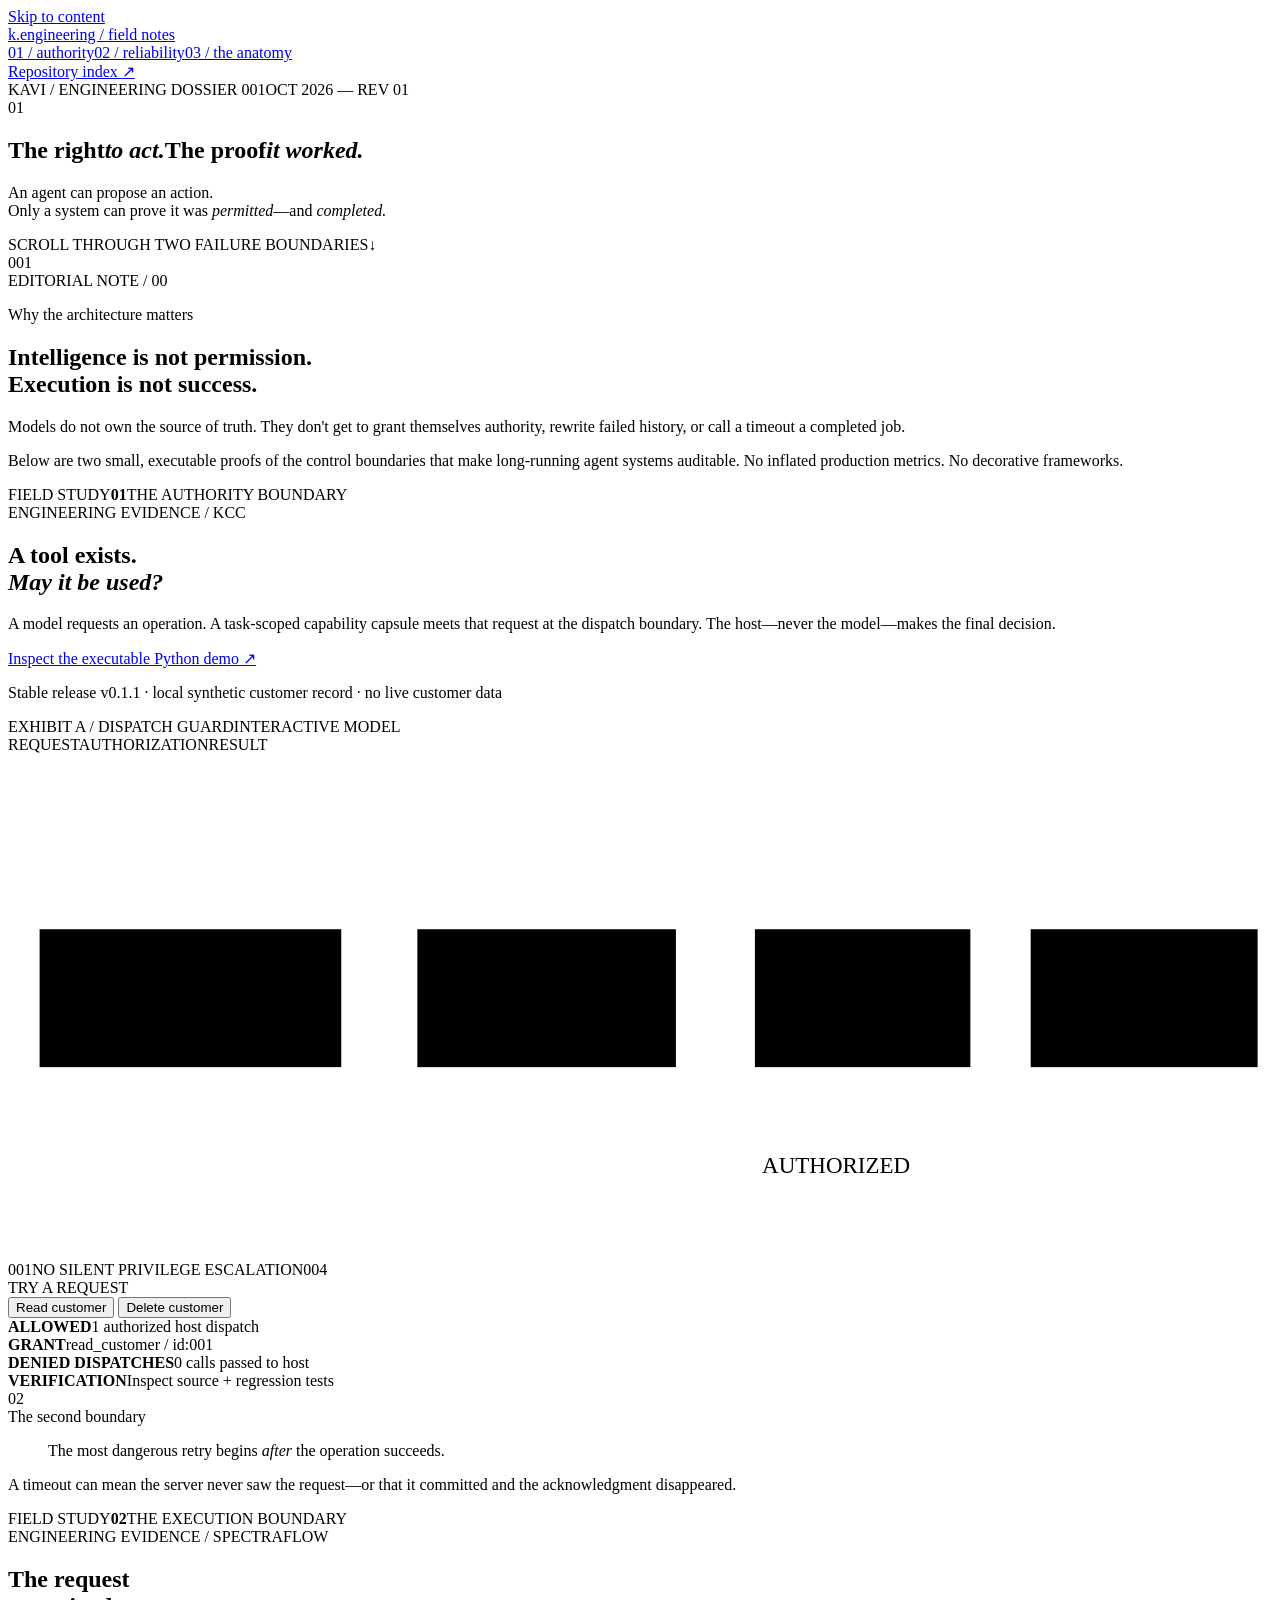
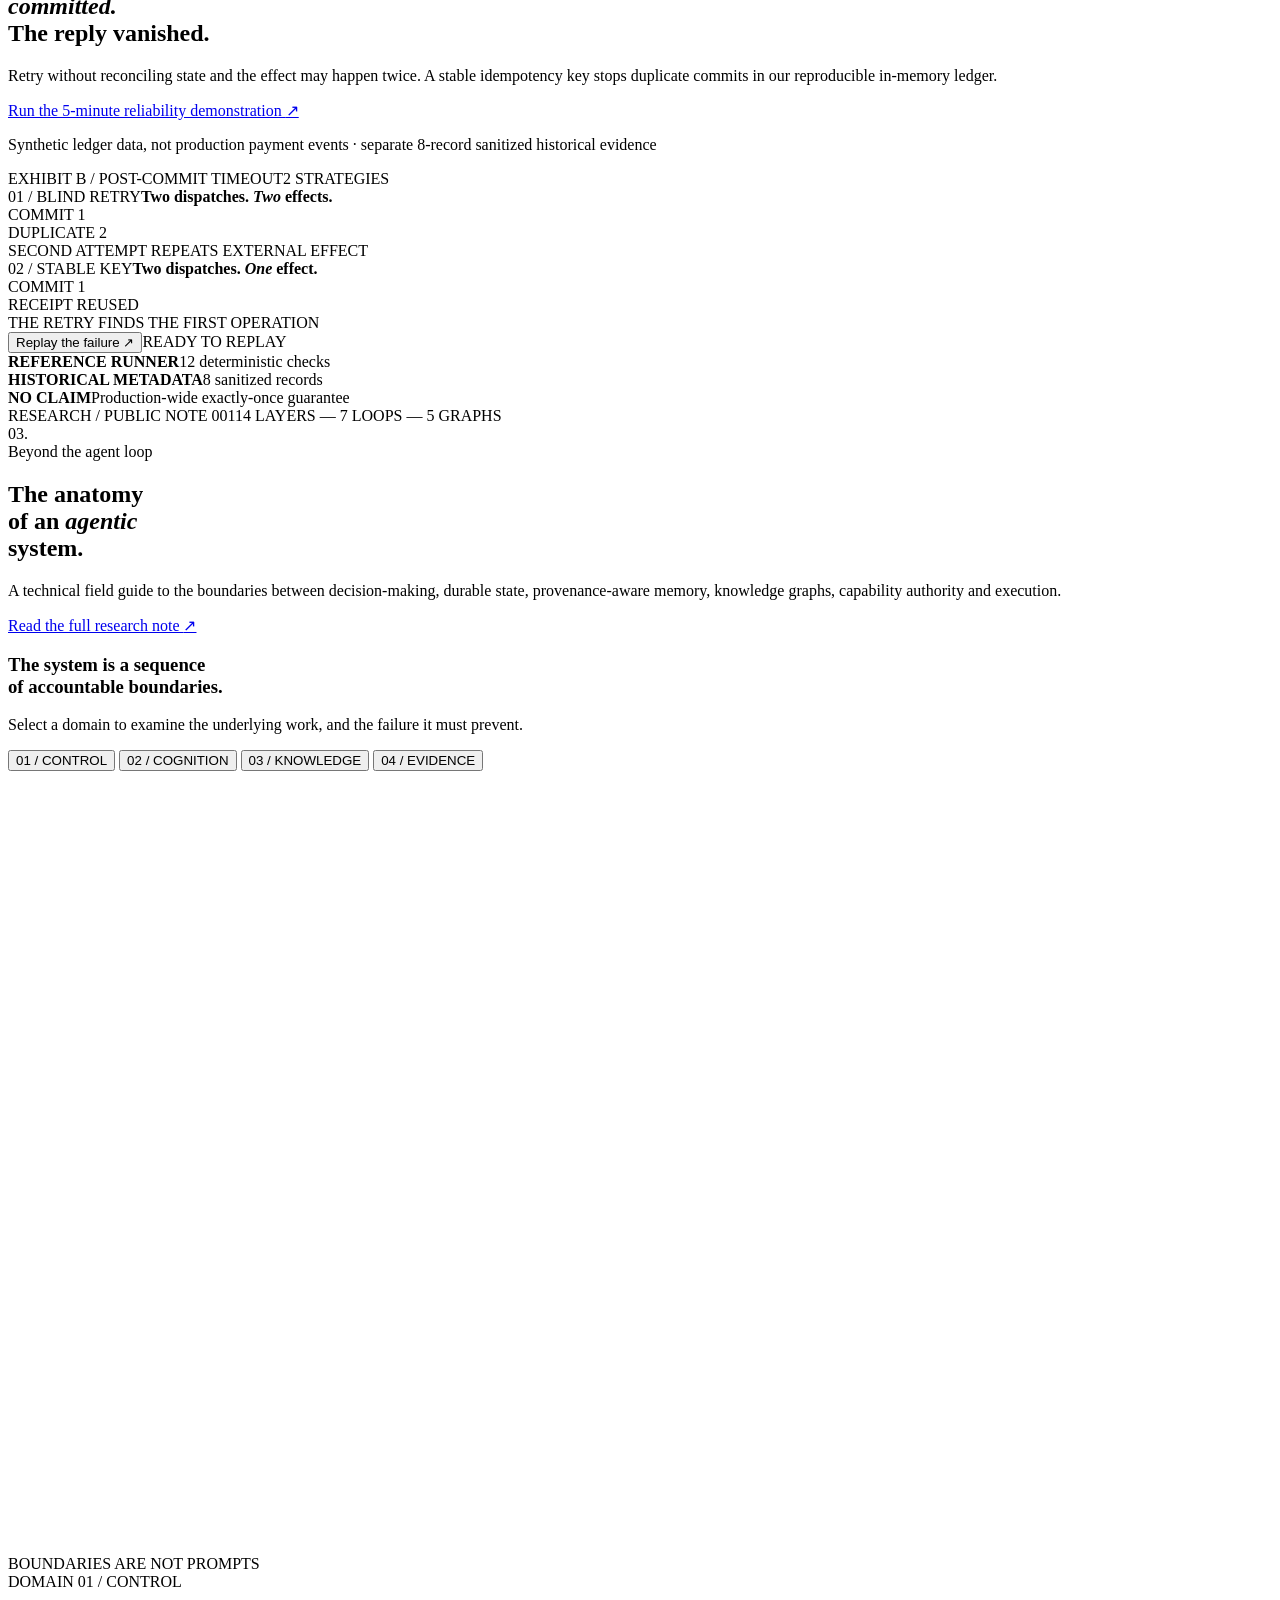
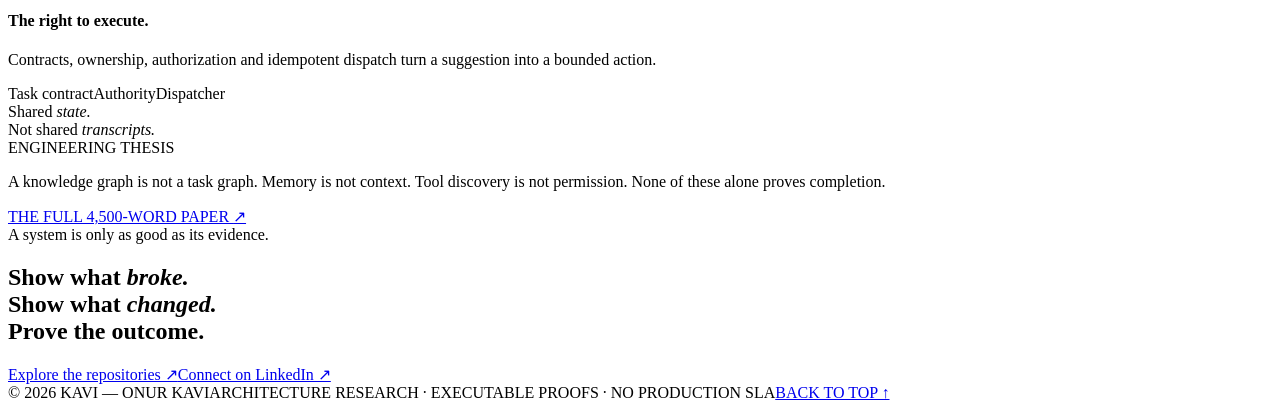
==== portfolio/v2/index.html @ 3c1c9a63 "design: replace generic SaaS landing with editorial three-chapter portfolio v2" ====
<!doctype html>
<html lang="en">
<head>
<meta charset="utf-8"><meta name="viewport" content="width=device-width,initial-scale=1">
<meta name="theme-color" content="#eee9df">
<title>KAVI — The Engineering of Agentic Systems</title>
<meta name="description" content="An editorial field guide to agent authority, durable execution, memory, and graph engineering. Runnable evidence, not promises.">
<meta property="og:title" content="KAVI — The Engineering of Agentic Systems">
<meta property="og:description" content="Who allowed the action? What actually committed? What proves it worked?">
<link rel="preconnect" href="https://fonts.googleapis.com">
<link rel="preconnect" href="https://fonts.gstatic.com" crossorigin>
<link href="https://fonts.googleapis.com/css2?family=DM+Mono:wght@400;500&family=DM+Sans:wght@400;500;600;700&family=Instrument+Serif:ital@0;1&display=swap" rel="stylesheet">
<link rel="stylesheet" href="./style.css"><script src="./app.js" defer></script>
</head>
<body>
<a class="skip" href="#main">Skip to content</a>
<div class="read-progress" aria-hidden="true"><span id="read-progress"></span></div>
<header class="topbar">
  <a class="wordmark" href="#top" aria-label="KAVI Engineering top"><span class="mark">k.</span><span>engineering / field notes</span></a>
  <nav aria-label="Primary navigation"><a href="#proof-one">01 / authority</a><a href="#proof-two">02 / reliability</a><a href="#paper">03 / the anatomy</a></nav>
  <a class="top-cta" href="https://github.com/kOs-tile" target="_blank" rel="noopener noreferrer">Repository index <span aria-hidden="true">↗</span></a>
</header>
<main id="main">
<section id="top" class="intro" aria-labelledby="intro-title">
 <div class="grain" aria-hidden="true"></div>
 <div class="intro-topline"><span>KAVI / ENGINEERING DOSSIER 001</span><span>OCT 2026 — REV 01</span></div>
 <div class="intro-stage">
   <div class="tiny-orbit" aria-hidden="true"><span>01</span></div>
   <h1 id="intro-title"><span class="line"><span>The right</span></span><span class="line offset"><em>to act.</em></span><span class="line"><span>The proof</span></span><span class="line offset"><em>it worked.</em></span></h1>
   <p class="intro-deck">An agent can propose an action.<br>Only a system can prove it was <i>permitted</i>—and <i>completed.</i></p>
 </div>
 <div class="intro-bottom"><div class="intro-rule"><span aria-hidden="true"></span></div><span>SCROLL THROUGH TWO FAILURE BOUNDARIES</span><span class="intro-arrow" aria-hidden="true">↓</span></div>
 <div class="folio folio-intro" aria-hidden="true">001</div>
</section>

<section id="manifesto" class="manifesto" aria-labelledby="manifesto-title">
  <div class="margin-label">EDITORIAL NOTE / 00</div>
  <div class="manifesto-wrap">
    <p class="eyebrow">Why the architecture matters</p>
    <h2 id="manifesto-title">Intelligence is not <span>permission.</span><br>Execution is not <span>success.</span></h2>
    <div class="manifesto-columns"><p>Models do not own the source of truth. They don't get to grant themselves authority, rewrite failed history, or call a timeout a completed job.</p><p>Below are two small, executable proofs of the control boundaries that make long-running agent systems auditable. No inflated production metrics. No decorative frameworks.</p></div>
  </div>
</section>

<section id="proof-one" class="case case-authority" aria-labelledby="authority-title">
  <div class="case-index"><span>FIELD STUDY</span><strong>01</strong><span>THE AUTHORITY BOUNDARY</span></div>
  <div class="case-body">
   <div class="case-editorial">
    <div class="eyebrow"><span class="status-dot"></span> ENGINEERING EVIDENCE / KCC</div>
    <h2 id="authority-title">A tool exists.<br><em>May it be used?</em></h2>
    <p>A model requests an operation. A task-scoped capability capsule meets that request at the dispatch boundary. The host—never the model—makes the final decision.</p>
    <a class="text-link" href="https://github.com/kOs-tile/kavi-capability-compiler/blob/main/examples/recruiter_demo.py" target="_blank" rel="noopener noreferrer">Inspect the executable Python demo <span aria-hidden="true">↗</span></a>
    <p class="case-small">Stable release v0.1.1 · local synthetic customer record · no live customer data</p>
   </div>
   <div class="apparatus" aria-label="Interactive capability authorization demonstration">
    <div class="apparatus-head"><span>EXHIBIT A / DISPATCH GUARD</span><span class="live-label">INTERACTIVE MODEL</span></div>
    <div class="apparatus-window">
       <div class="stage-label"><span>REQUEST</span><span>AUTHORIZATION</span><span>RESULT</span></div>
       <svg class="authority-svg" viewBox="0 0 880 350" role="img" aria-labelledby="auth-svg-title">
        <title id="auth-svg-title">An operation request travels from agent through task scope and guard to a guarded host dispatcher</title>
        <path class="wire" d="M140 170H740"/><path class="wire-dashed" d="M140 170H740"/>
        <g class="node"><rect x="22" y="122" width="210" height="96"/><text class="node-id" x="42" y="145">AGENT INTENT</text><text class="node-name" id="intent-node" x="42" y="186">read_customer</text></g>
        <g class="node"><rect x="285" y="122" width="180" height="96"/><text class="node-id" x="305" y="145">TASK CAPSULE</text><text class="node-name" x="305" y="186">READ / id:001</text></g>
        <g class="node"><rect x="520" y="122" width="150" height="96"/><text class="node-id" x="540" y="145">KCC GUARD</text><text class="node-name" x="540" y="186">authorize()</text></g>
        <g class="node host-node"><rect x="712" y="122" width="158" height="96"/><text class="node-id" x="730" y="145">HOST</text><text class="node-name" x="730" y="186">dispatch()</text></g>
        <circle id="request-packet" class="packet" cx="140" cy="170" r="9"/>
        <g class="denial-cross" id="denial-cross"><path d="M665 155l28 28m0-28l-28 28"/></g>
        <path d="M525 263H668" class="result-rule"/><text id="guard-verdict" class="verdict" x="525" y="292">AUTHORIZED</text>
       </svg>
       <div class="apparatus-rail" aria-hidden="true"><span>001</span><span>NO SILENT PRIVILEGE ESCALATION</span><span>004</span></div>
    </div>
    <div class="apparatus-controls">
      <span class="control-prompt">TRY A REQUEST</span>
      <div class="switcher" role="group" aria-label="Choose an operation to authorize">
        <button type="button" class="op-btn active" data-operation="read" aria-pressed="true">Read customer</button>
        <button type="button" class="op-btn" data-operation="delete" aria-pressed="false">Delete customer</button>
      </div>
      <div class="decision" aria-live="polite"><strong id="decision-word">ALLOWED</strong><span id="decision-detail">1 authorized host dispatch</span></div>
    </div>
   </div>
  </div>
  <div class="case-foot"><div><b>GRANT</b><span>read_customer / id:001</span></div><div><b>DENIED DISPATCHES</b><span>0 calls passed to host</span></div><div><b>VERIFICATION</b><span>Inspect source + regression tests</span></div></div>
</section>

<section id="interlude" class="interlude">
  <div class="interlude-giant" aria-hidden="true">02</div>
  <div class="interlude-content"><span class="eyebrow">The second boundary</span><blockquote>The most dangerous retry begins <em>after</em> the operation succeeds.</blockquote><p>A timeout can mean the server never saw the request—or that it committed and the acknowledgment disappeared.</p></div>
</section>

<section id="proof-two" class="case case-reliability" aria-labelledby="reliability-title">
  <div class="case-index"><span>FIELD STUDY</span><strong>02</strong><span>THE EXECUTION BOUNDARY</span></div>
  <div class="case-body reliability-layout">
    <div class="case-editorial">
      <div class="eyebrow"><span class="status-dot"></span> ENGINEERING EVIDENCE / SPECTRAFLOW</div>
      <h2 id="reliability-title">The request<br><em>committed.</em><br>The reply vanished.</h2>
      <p>Retry without reconciling state and the effect may happen twice. A stable idempotency key stops duplicate commits in our reproducible in-memory ledger.</p>
      <a class="text-link" href="https://github.com/kOs-tile/spectraflow/blob/main/examples/reliability_interview_demo.py" target="_blank" rel="noopener noreferrer">Run the 5-minute reliability demonstration <span aria-hidden="true">↗</span></a>
      <p class="case-small">Synthetic ledger data, not production payment events · separate 8-record sanitized historical evidence</p>
    </div>
    <div class="retry-apparatus">
      <div class="retry-head"><span>EXHIBIT B / POST-COMMIT TIMEOUT</span><span>2 STRATEGIES</span></div>
      <div class="retry-chart" role="group" aria-label="Compare side effects from blind retry and idempotent retry">
        <div class="retry-track" data-track="blind"><div class="retry-description"><span>01 / BLIND RETRY</span><b>Two dispatches. <em>Two</em> effects.</b></div><div class="commit-bars"><div class="commit-bar"><span>COMMIT 1</span></div><div class="commit-bar duplicate"><span>DUPLICATE 2</span></div></div><span class="tiny-note">SECOND ATTEMPT REPEATS EXTERNAL EFFECT</span></div>
        <div class="retry-track" data-track="safe"><div class="retry-description"><span>02 / STABLE KEY</span><b>Two dispatches. <em>One</em> effect.</b></div><div class="commit-bars"><div class="commit-bar"><span>COMMIT 1</span></div><div class="receipt-bar"><span>RECEIPT REUSED</span></div></div><span class="tiny-note">THE RETRY FINDS THE FIRST OPERATION</span></div>
      </div>
      <div class="retry-controls"><button type="button" id="replay-btn">Replay the failure <span aria-hidden="true">↗</span></button><span id="replay-status" aria-live="polite">READY TO REPLAY</span></div>
    </div>
  </div>
  <div class="case-foot"><div><b>REFERENCE RUNNER</b><span>12 deterministic checks</span></div><div><b>HISTORICAL METADATA</b><span>8 sanitized records</span></div><div><b>NO CLAIM</b><span>Production-wide exactly-once guarantee</span></div></div>
</section>

<section id="paper" class="paper" aria-labelledby="paper-title">
 <div class="paper-top"><span>RESEARCH / PUBLIC NOTE 001</span><span>14 LAYERS — 7 LOOPS — 5 GRAPHS</span></div>
 <div class="paper-intro">
    <div class="paper-number" aria-hidden="true">03.</div>
    <div><div class="eyebrow">Beyond the agent loop</div><h2 id="paper-title">The anatomy<br>of an <em>agentic</em><br>system.</h2></div>
    <div class="paper-deck"><p>A technical field guide to the boundaries between decision-making, durable state, provenance-aware memory, knowledge graphs, capability authority and execution.</p><a class="text-link" href="https://github.com/kOs-tile/spectraflow/blob/main/research/ANATOMY_OF_PRODUCTION_AGENTIC_SYSTEMS_2026.md" target="_blank" rel="noopener noreferrer">Read the full research note <span aria-hidden="true">↗</span></a></div>
 </div>
 <div class="layers">
   <div class="layers-header"><h3>The system is a sequence<br>of accountable boundaries.</h3><p>Select a domain to examine the underlying work, and the failure it must prevent.</p></div>
   <div class="layer-nav" role="tablist" aria-label="Architecture layers">
     <button role="tab" type="button" aria-selected="true" aria-controls="layer-panel" id="tab-control" data-layer="control">01 / CONTROL</button>
     <button role="tab" type="button" aria-selected="false" aria-controls="layer-panel" id="tab-cognition" data-layer="cognition">02 / COGNITION</button>
     <button role="tab" type="button" aria-selected="false" aria-controls="layer-panel" id="tab-knowledge" data-layer="knowledge">03 / KNOWLEDGE</button>
     <button role="tab" type="button" aria-selected="false" aria-controls="layer-panel" id="tab-evidence" data-layer="evidence">04 / EVIDENCE</button>
   </div>
   <div class="layer-panel" id="layer-panel" role="tabpanel" aria-labelledby="tab-control" tabindex="0">
     <div class="layer-visual" aria-hidden="true">
       <svg viewBox="0 0 600 370"><g id="layer-network"></g></svg>
       <span class="layer-legend">BOUNDARIES ARE NOT PROMPTS</span>
     </div>
     <div class="layer-description"><span class="eyebrow" id="layer-kicker">DOMAIN 01 / CONTROL</span><h4 id="layer-title">The right to execute.</h4><p id="layer-copy">Contracts, ownership, authorization and idempotent dispatch turn a suggestion into a bounded action.</p><div id="layer-tags" class="layer-tags"><span>Task contract</span><span>Authority</span><span>Dispatcher</span></div></div>
   </div>
 </div>
 <div class="research-note"><div class="big-quote">Shared <em>state.</em><br>Not shared <em>transcripts.</em></div><div class="note-right"><span>ENGINEERING THESIS</span><p>A knowledge graph is not a task graph. Memory is not context. Tool discovery is not permission. None of these alone proves completion.</p><a href="https://github.com/kOs-tile/spectraflow/blob/main/research/ANATOMY_OF_PRODUCTION_AGENTIC_SYSTEMS_2026.md" target="_blank" rel="noopener noreferrer">THE FULL 4,500-WORD PAPER <span aria-hidden="true">↗</span></a></div></div>
</section>
<section class="ending" aria-labelledby="ending-title"><span class="eyebrow">A system is only as good as its evidence.</span><h2 id="ending-title">Show what <em>broke.</em><br>Show what <em>changed.</em><br>Prove the outcome.</h2><div class="ending-bottom"><a href="https://github.com/kOs-tile" target="_blank" rel="noopener noreferrer">Explore the repositories ↗</a><a href="https://linkedin.com/in/onurcankavi" target="_blank" rel="noopener noreferrer">Connect on LinkedIn ↗</a></div></section>
</main>
<footer><span>© 2026 KAVI — ONUR KAVI</span><span>ARCHITECTURE RESEARCH · EXECUTABLE PROOFS · NO PRODUCTION SLA</span><a href="#top">BACK TO TOP ↑</a></footer>
</body>
</html>
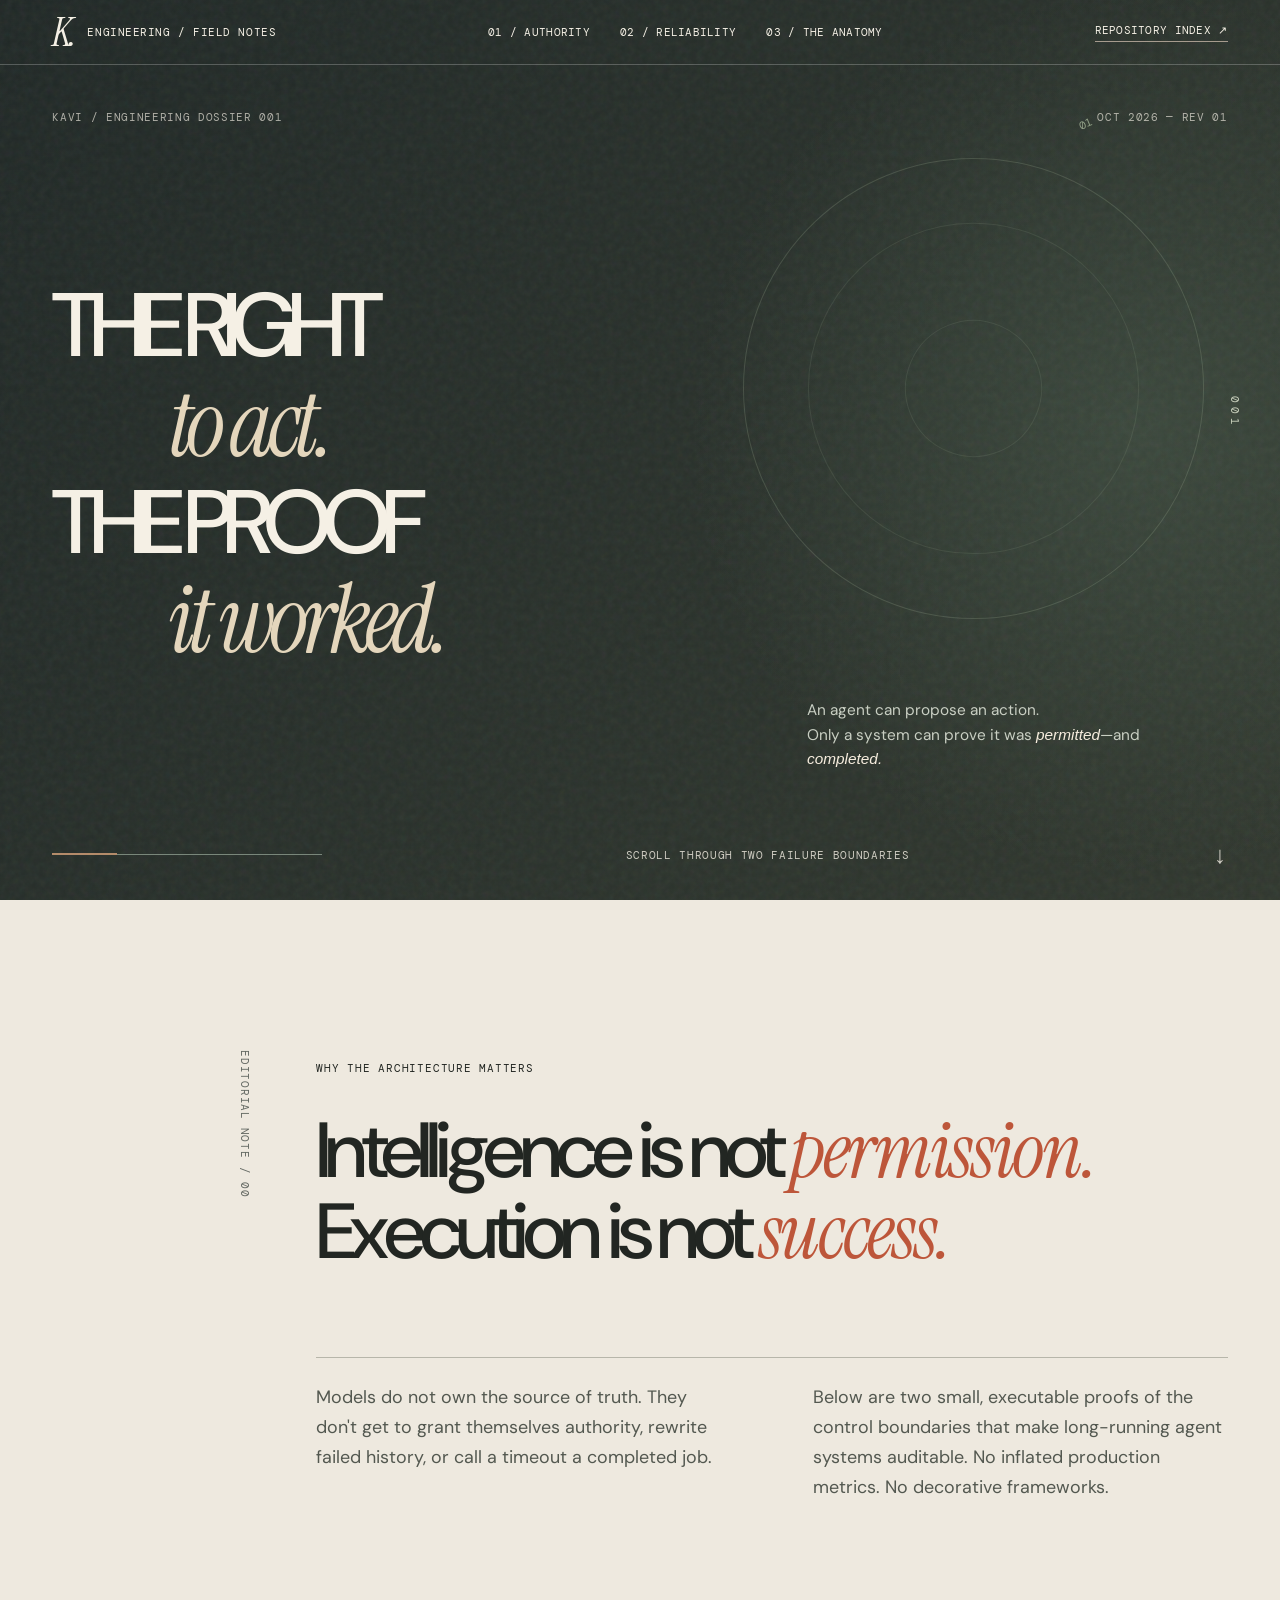
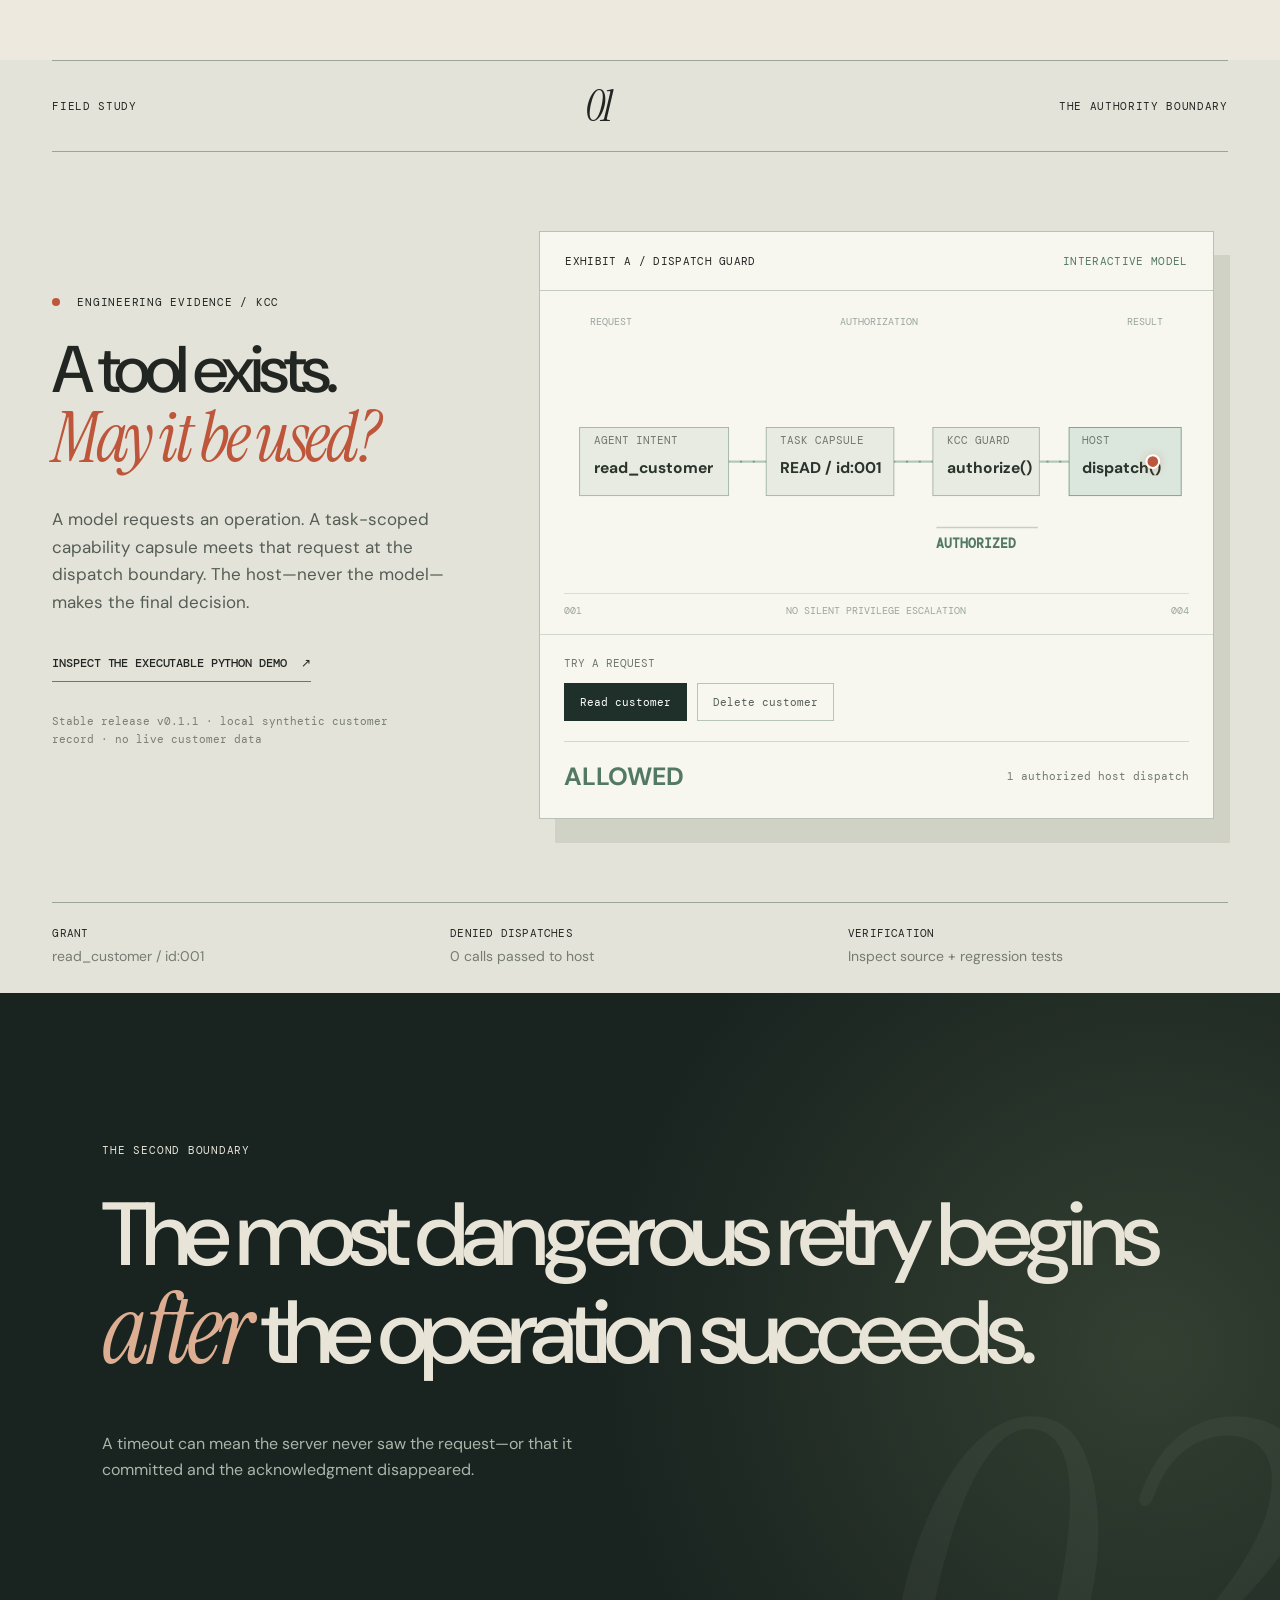
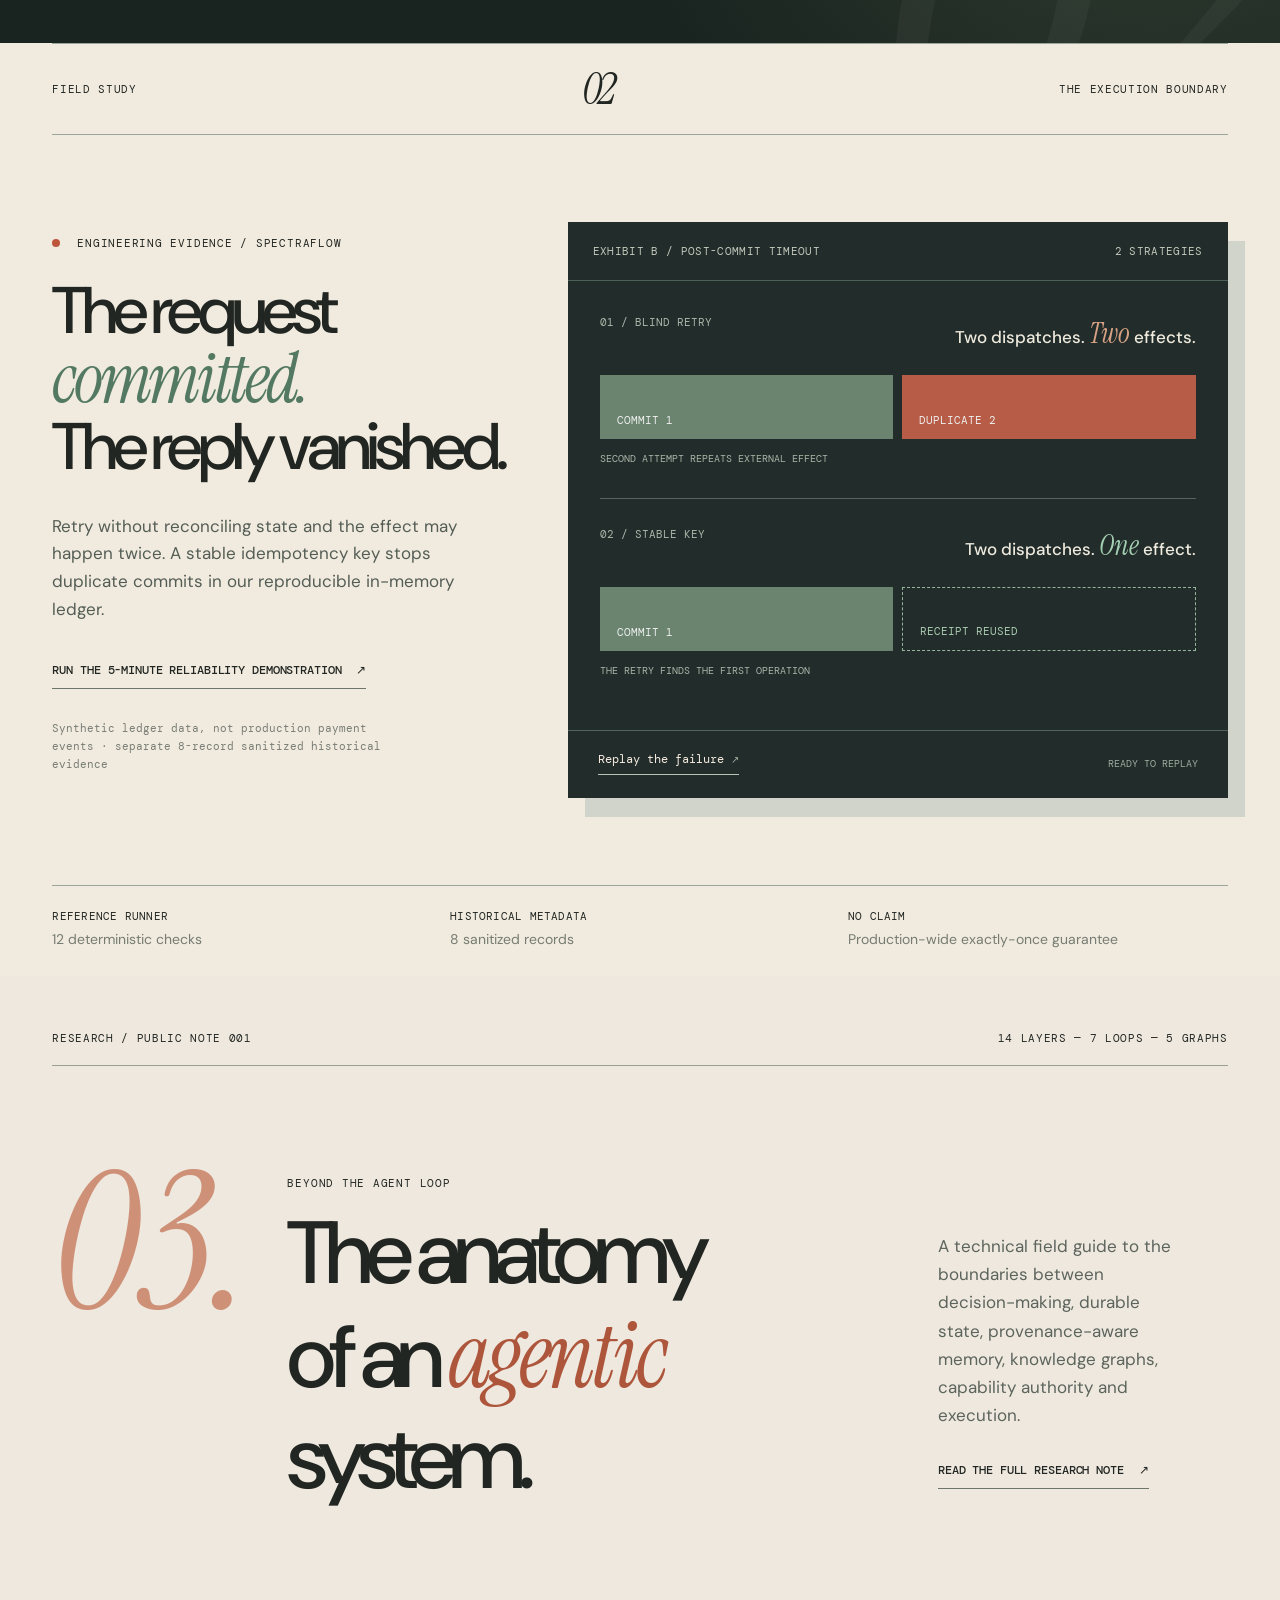
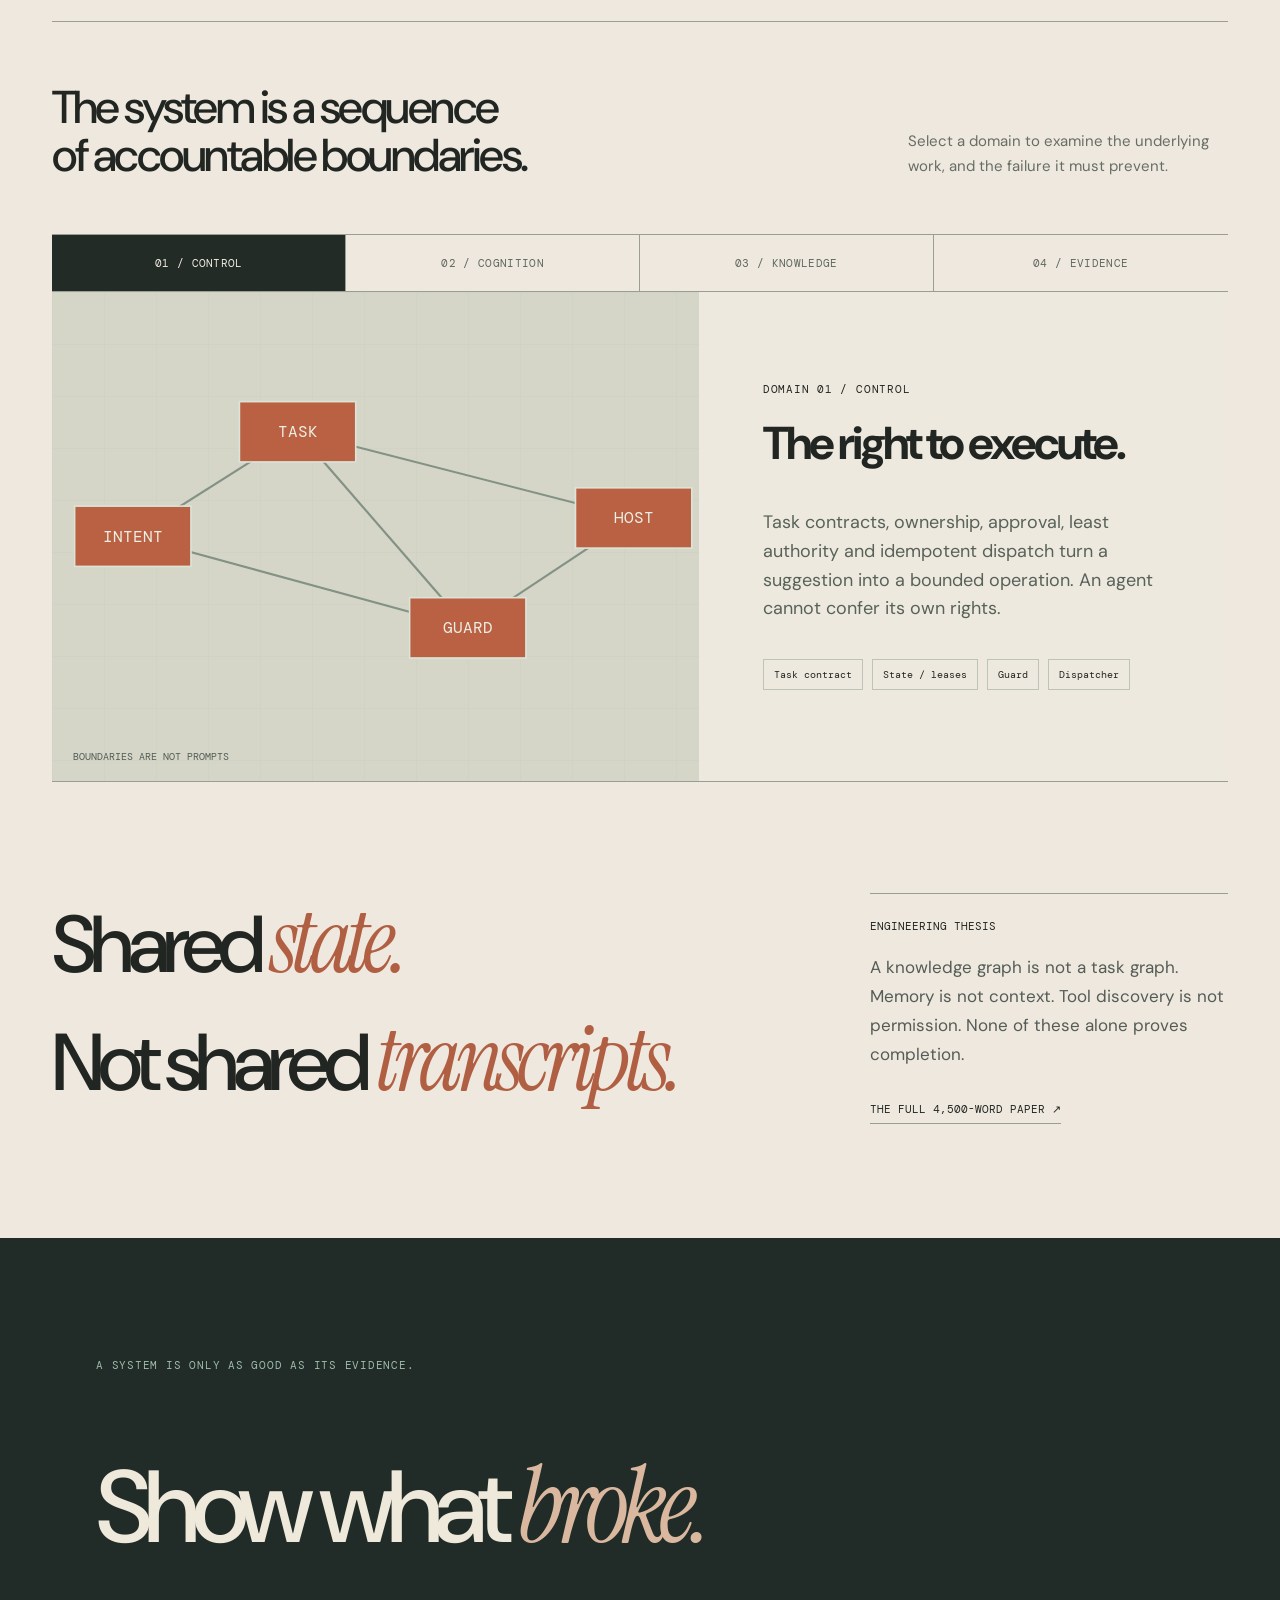
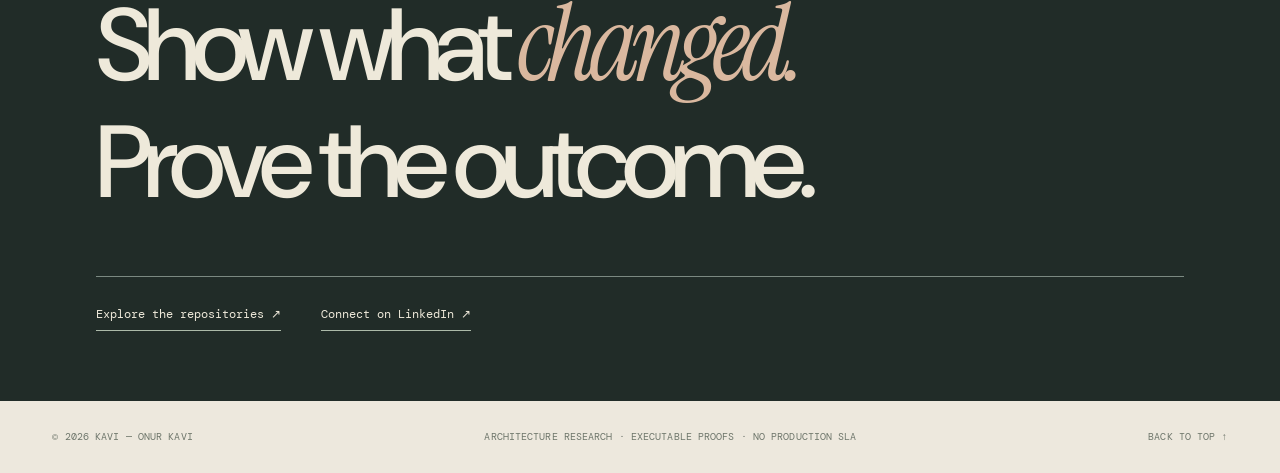
==== commit 80c88721: "motion: load chapter choreography layer" ====
--- a/portfolio/v2/index.html
+++ b/portfolio/v2/index.html
@@ -10,7 +10,7 @@
 <link rel="preconnect" href="https://fonts.googleapis.com">
 <link rel="preconnect" href="https://fonts.gstatic.com" crossorigin>
 <link href="https://fonts.googleapis.com/css2?family=DM+Mono:wght@400;500&family=DM+Sans:wght@400;500;600;700&family=Instrument+Serif:ital@0;1&display=swap" rel="stylesheet">
-<link rel="stylesheet" href="./style.css"><script src="./app.js" defer></script>
+<link rel="stylesheet" href="./style.css"><script src="./app.js" defer></script><script src="./motion.js" defer></script>
 </head>
 <body>
 <a class="skip" href="#main">Skip to content</a>
--- a/portfolio/v2/style.css
+++ b/portfolio/v2/style.css
@@ -0,0 +1,98 @@
+/* KAVI EDITORIAL DOSSIER / V2 — bespoke, no UI framework, no SaaS cards.
+   Motion intentionally corresponds to source-backed execution concepts. */
+:root{--paper:#eee9df;--paper-light:#f7f3e9;--ink:#222622;--grey:#666b65;--line:#b7b6aa;--orange:#bd563a;--green:#537963;--dark:#202a28;--black:#171e1d;--white:#f5f0e5;--mono:"DM Mono",monospace;--sans:"DM Sans",Arial,sans-serif;--serif:"Instrument Serif",Georgia,serif}
+*{box-sizing:border-box}
+html{scroll-behavior:smooth}body{margin:0;background:var(--paper);color:var(--ink);font-family:var(--sans);-webkit-font-smoothing:antialiased}
+::selection{background:#d2ccab;color:var(--ink)}a{color:inherit}button{font:inherit}button:focus-visible,a:focus-visible,[role=tabpanel]:focus-visible{outline:3px solid var(--orange);outline-offset:5px}
+.skip{position:absolute;top:-100px;left:12px;z-index:100;background:var(--white);padding:16px}.skip:focus{top:12px}
+.read-progress{position:fixed;z-index:100;top:0;left:0;width:100%;height:3px;pointer-events:none}.read-progress span{display:block;height:100%;width:100%;background:var(--orange);transform:scaleX(0);transform-origin:left}
+.topbar{position:absolute;z-index:20;display:flex;align-items:center;justify-content:space-between;gap:26px;top:0;left:0;width:100%;padding:20px clamp(20px,4.1vw,74px);color:var(--white);border-bottom:1px solid rgba(255,255,255,.23)}
+.wordmark{display:flex;align-items:center;gap:14px;font-family:var(--mono);font-size:11px;letter-spacing:.05em;text-decoration:none;text-transform:uppercase;white-space:nowrap}.mark{font-family:var(--serif);font-size:40px;font-style:italic;line-height:.6;font-weight:400;letter-spacing:-.1em}
+.topbar nav{display:flex;gap:30px}.topbar nav a,.top-cta{font-family:var(--mono);font-size:11px;text-decoration:none;text-transform:uppercase;letter-spacing:.025em}.topbar a:hover{color:#edd5be}.top-cta{border-bottom:1px solid #a69b8e;padding-bottom:4px}
+.intro{min-height:900px;height:100svh;max-height:1200px;position:relative;overflow:hidden;background:#242c28;color:var(--white);isolation:isolate;padding:110px clamp(20px,4.1vw,74px) 36px}
+.intro::before{position:absolute;content:"";inset:0;background:radial-gradient(ellipse 50% 70% at 89% 48%,#4c5e4e77 0%,transparent 70%),linear-gradient(130deg,#202826 0%,#30372e 100%);z-index:-2}
+.grain{position:absolute;inset:0;pointer-events:none;opacity:.13;z-index:-1;background-image:url("data:image/svg+xml,%3Csvg viewBox='0 0 180 180' xmlns='http://www.w3.org/2000/svg'%3E%3Cfilter id='n'%3E%3CfeTurbulence type='fractalNoise' baseFrequency='.72' numOctaves='3' stitchTiles='stitch'/%3E%3C/filter%3E%3Crect width='100%25' height='100%25' opacity='.5' filter='url(%23n)'/%3E%3C/svg%3E")}
+.intro-topline,.intro-bottom,.case-index,.paper-top{font:11px var(--mono);display:flex;justify-content:space-between;gap:20px;letter-spacing:.06em}
+.intro-topline{opacity:.66}.intro-stage{position:relative;display:flex;flex-direction:column;align-items:flex-start;height:calc(100% - 79px);justify-content:center}
+.intro h1{font-weight:500;font-size:clamp(100px,11.3vw,205px);letter-spacing:-.105em;line-height:.72;margin:30px 0 0;position:relative;z-index:2;text-transform:uppercase}
+.intro h1 .line{display:block;overflow:hidden;padding:0 14px 8px 0}.intro h1 .line>*{display:inline-block}.intro h1 .offset{padding-left:clamp(30px,9vw,180px)}
+.intro h1 em{font:italic 400 clamp(100px,11.6vw,210px)/.79 var(--serif);text-transform:none;letter-spacing:-.067em;color:#e4d6bc}
+.intro-deck{font:clamp(14px,1.2vw,19px)/1.6 var(--sans);max-width:350px;position:absolute;bottom:4%;right:6%;color:#c9cfc3;z-index:4;margin:0}.intro-deck i{color:#f6edde}
+.intro-bottom{align-items:center;position:absolute;bottom:30px;left:4.1vw;right:4.1vw;opacity:.8}.intro-rule{flex:1;max-width:270px;height:1px;background:#8d9c8e;position:relative}.intro-rule span{position:absolute;width:24%;height:2px;background:#d7a27a;top:-1px;animation:travel 4s ease-in-out infinite alternate}.intro-arrow{font-size:24px}
+.tiny-orbit{position:absolute;width:clamp(250px,36vw,610px);aspect-ratio:1;border:1px solid #a5b69a50;border-radius:50%;right:2%;top:5%;transform:rotate(-22deg);display:grid;place-items:start end;padding:19px;color:#b9cbab;font:11px var(--mono);opacity:.7}.tiny-orbit::before,.tiny-orbit::after{content:"";position:absolute;inset:14%;border:1px solid #a5b69a30;border-radius:50%}.tiny-orbit::after{inset:35%}.folio-intro{position:absolute;top:44%;right:3%;writing-mode:vertical-rl;font:11px var(--mono);letter-spacing:.35em;color:#c5ccb9}
+.manifesto{padding:150px clamp(20px,4.1vw,74px) 158px;display:grid;grid-template-columns:17% 1fr;gap:5vw;max-width:1800px;margin:auto}
+.margin-label,.eyebrow{font:11px var(--mono);letter-spacing:.07em;text-transform:uppercase}.margin-label{writing-mode:vertical-rl;color:var(--grey)}.manifesto h2{font-size:clamp(48px,6.1vw,112px);line-height:1.04;letter-spacing:-.075em;font-weight:500;max-width:1400px;margin:35px 0 85px}.manifesto h2 span{font-style:italic;font-family:var(--serif);letter-spacing:-.03em;color:var(--orange);font-weight:400}
+.manifesto-columns{display:grid;grid-template-columns:1fr 1fr;gap:9%;max-width:950px;border-top:1px solid var(--line);padding-top:25px}
+.manifesto-columns p{font-size:clamp(16px,1.4vw,20px);line-height:1.66;max-width:440px;margin:0;color:#535850}
+.case{position:relative;background:#e4e3d9;color:var(--ink);padding:0 clamp(20px,4.1vw,74px)}
+.case-index{align-items:center;padding:23px 0;border-top:1px solid #9ba59b;border-bottom:1px solid #9ba59b}.case-index strong{font:italic 400 44px/1 var(--serif);letter-spacing:-.05em}.case-index span:last-child{text-align:right}
+.case-body{display:grid;grid-template-columns:minmax(340px,41%) minmax(550px,59%);gap:0;max-width:1700px;margin:auto;min-height:750px;align-items:center}
+.case-editorial{padding:70px clamp(24px,4vw,70px) 70px 0}.status-dot{display:inline-block;width:8px;height:8px;border-radius:50%;background:var(--orange);margin-right:9px}
+.case-editorial h2{font-weight:500;font-size:clamp(51px,5.15vw,94px);line-height:1;letter-spacing:-.073em;margin:28px 0 33px}.case-editorial h2 em{font:italic 400 1.06em/1.0 var(--serif);letter-spacing:-.048em;color:var(--orange)}
+.case-editorial>p:not(.case-small){font-size:clamp(17px,1.27vw,20px);line-height:1.62;max-width:480px;color:#545d55;margin:0 0 35px}
+.text-link{font:500 12px var(--mono);text-transform:uppercase;letter-spacing:-.01em;text-decoration:none;border-bottom:1px solid #6e756d;padding-bottom:10px;display:inline-flex;gap:15px;align-items:center;transition:gap .25s,color .25s}.text-link:hover{gap:26px;color:var(--orange)}
+.case-small{font:11px/1.65 var(--mono);color:#797d75;max-width:350px;margin-top:30px}
+.apparatus{background:#f7f7f0;border:1px solid #b7c1b7;box-shadow:16px 24px 0 #d0d2c6;margin:65px 14px 70px 5px;min-width:0}
+.apparatus-head,.retry-head{display:flex;justify-content:space-between;gap:10px;padding:22px 25px;border-bottom:1px solid #c3cbc0;font:11px var(--mono);letter-spacing:.03em}.live-label{color:var(--green)}
+.apparatus-window{padding:24px 24px 7px}.stage-label{display:flex;justify-content:space-between;font:10px var(--mono);color:#9aa49d;padding:0 26px}.authority-svg{width:100%;height:auto;overflow:visible;display:block;margin:13px auto 3px;min-height:225px}.authority-svg .wire{stroke:#b4c8b7;stroke-width:3;fill:none}.authority-svg .wire-dashed{stroke:#647b69;stroke-width:2.5;stroke-dasharray:3 15;fill:none;opacity:.65}.authority-svg .node rect{fill:#e8ebe2;stroke:#9dafa0;stroke-width:1.2}.authority-svg .host-node rect{fill:#dbe7dd;stroke:#789582}.authority-svg .node-id{font:16px var(--mono);fill:#6f7770}.authority-svg .node-name{font:700 22px var(--sans);fill:#2a332c}.authority-svg .packet{fill:var(--orange);stroke:#fff;stroke-width:3;filter:drop-shadow(0 1px 7px #bd563a55)}.authority-svg .denial-cross{stroke:#ba5a42;stroke-width:7;stroke-linecap:round;opacity:0}.authority-svg .result-rule{stroke:#c8cfc1;stroke-width:2}.authority-svg .verdict{fill:var(--green);font:700 19px var(--mono)}
+.apparatus-rail{display:flex;justify-content:space-between;border-top:1px solid #d7dfd3;padding:10px 0;font:10px var(--mono);color:#9ba69d}
+.apparatus-controls{padding:21px 24px 25px;border-top:1px solid #d0d8cb}.control-prompt{font:11px var(--mono);color:#6d756c;display:block;margin-bottom:13px}
+.switcher{display:flex;gap:10px;flex-wrap:wrap}.op-btn{background:none;border:1px solid #b5c4b6;padding:11px 15px;cursor:pointer;font:11px var(--mono);color:#555f58;transition:background .25s,border-color .25s,color .25s}.op-btn.active{background:#1e3029;border-color:#1e3029;color:#fff}.op-btn:hover{border-color:var(--ink)}
+.decision{display:flex;justify-content:space-between;align-items:center;gap:15px;border-top:1px solid #d0d8cb;margin-top:20px;padding-top:18px}.decision strong{font:700 25px var(--sans);color:var(--green)}.decision span{font:11px var(--mono);color:#71796f}.apparatus.is-denied .decision strong{color:#bd563a}.apparatus.is-denied .authority-svg .host-node{opacity:.25}.apparatus.is-denied .denial-cross{opacity:1}.apparatus.is-denied .verdict{fill:var(--orange)}
+.case-foot{display:grid;grid-template-columns:repeat(3,1fr);border-top:1px solid #9ba59b;padding:23px 0 28px;gap:18px}
+.case-foot>div{display:flex;flex-direction:column;gap:7px}.case-foot b{font:11px var(--mono);letter-spacing:.02em}.case-foot span{font-size:14px;color:#767c73}
+.interlude{min-height:650px;background:#192320;color:#e8e5d8;position:relative;display:flex;align-items:center;padding:125px clamp(20px,8vw,150px);overflow:hidden}.interlude::before{content:"";position:absolute;inset:0;pointer-events:none;background:radial-gradient(circle at 90% 55%,#5b6a4b66,transparent 46%)}
+.interlude-giant{position:absolute;font:italic 490px/1 var(--serif);right:-10px;bottom:-210px;color:#e8e5d80b;pointer-events:none}.interlude-content{position:relative;max-width:1100px}.interlude blockquote{font-size:clamp(52px,7vw,128px);line-height:.99;font-weight:500;letter-spacing:-.075em;margin:32px 0 52px;max-width:1200px}.interlude blockquote em{font:italic 400 1.11em/1 var(--serif);letter-spacing:-.04em;color:#ddae91}.interlude-content p{font:clamp(16px,1.25vw,20px)/1.6 var(--sans);max-width:520px;color:#abb5aa}
+.case-reliability{background:#f1ebdf}.case-reliability .case-editorial h2 em{color:var(--green)}.case-reliability .case-body{grid-template-columns:minmax(340px,43%) minmax(580px,57%)}
+.retry-apparatus{background:#222c2a;color:#eeeade;margin:70px 0 70px 10px;min-width:0;box-shadow:17px 19px 0 #d0d4ca}.retry-head{border-color:#4c6155;color:#c2c7bb}
+.retry-chart{padding:34px 32px 20px}.retry-track{padding-bottom:33px;margin-bottom:28px;border-bottom:1px solid #56665c}.retry-track:last-child{margin-bottom:0;border:0}
+.retry-description{display:flex;justify-content:space-between;align-items:start;gap:20px;margin-bottom:23px}.retry-description>span{font:11px var(--mono);color:#abb7ab}.retry-description b{font-size:17px;font-weight:500;line-height:1.2}.retry-description b em{font:italic 28px var(--serif);color:#d7a184}.retry-track[data-track=safe] b em{color:#a3cfb2}
+.commit-bars{display:grid;grid-template-columns:1fr 1fr;gap:9px}.commit-bar,.receipt-bar{height:clamp(54px,5vw,90px);display:flex;align-items:end;padding:12px 17px;font:11px var(--mono);background:#6a846f;color:#eee}.commit-bar.duplicate{background:#b75c46}.receipt-bar{background:transparent;border:1px dashed #95b59c;color:#a9cbb1}
+.tiny-note{font:10px var(--mono);color:#aab5a9;display:block;margin-top:13px}
+.retry-controls{display:flex;justify-content:space-between;align-items:center;gap:15px;border-top:1px solid #506359;padding:20px 30px 23px}.retry-controls button{background:none;color:#f6ece1;border:0;border-bottom:1px solid #b6c3b5;padding:0 0 7px;font:12px var(--mono);cursor:pointer}.retry-controls span{font:10px var(--mono);color:#9eaca0}
+.retry-apparatus.replaying .commit-bar,.retry-apparatus.replaying .receipt-bar{animation:commit-reveal 1.7s ease both}.retry-apparatus.replaying .commit-bar.duplicate,.retry-apparatus.replaying .receipt-bar{animation-delay:.7s}
+.paper{background:#eee8df;padding:55px clamp(20px,4.1vw,74px) 110px}.paper-top{border-bottom:1px solid #9a9e94;padding:0 0 20px}.paper-intro{display:grid;grid-template-columns:20% 51% 29%;align-items:end;padding:110px 0 120px;gap:0}
+.paper-number{font:italic 400 clamp(110px,15vw,250px)/.7 var(--serif);color:#ce9076;align-self:start}.paper-intro h2{font-weight:500;font-size:clamp(65px,6.9vw,135px);line-height:.97;letter-spacing:-.082em;margin:20px 0 0}.paper-intro h2 em{font:italic 400 1.04em var(--serif);color:#ad563b;letter-spacing:-.04em}
+.paper-deck{padding:0 4vw 12px}.paper-deck p{font-size:17px;line-height:1.65;color:#5c645c;margin-bottom:29px}
+.layers{border-top:1px solid #9a9e94}.layers-header{display:flex;justify-content:space-between;gap:60px;align-items:end;padding:62px 0 54px}.layers-header h3{font-size:clamp(33px,3.6vw,60px);font-weight:500;line-height:1.04;letter-spacing:-.055em;margin:0}.layers-header p{max-width:320px;font-size:15px;line-height:1.7;color:#666e65;margin:0}
+.layer-nav{display:grid;grid-template-columns:repeat(4,1fr);border-top:1px solid #999e95;border-bottom:1px solid #999e95}.layer-nav button{background:transparent;color:#606860;border:0;border-right:1px solid #999e95;padding:21px 12px;text-align:center;cursor:pointer;font:11px var(--mono);letter-spacing:.03em;transition:background .2s,color .2s}.layer-nav button:last-child{border:0}.layer-nav button[aria-selected=true]{background:#222b26;color:#f1ece0}.layer-nav button:hover:not([aria-selected=true]){background:#dcdcd1}
+.layer-panel{display:grid;grid-template-columns:1.1fr .9fr;border-bottom:1px solid #999e95;min-height:490px}
+.layer-visual{display:flex;align-items:center;justify-content:center;background:#d5d5c8;position:relative;overflow:hidden;min-height:380px}.layer-visual::before{content:"";position:absolute;inset:0;pointer-events:none;background:linear-gradient(to right,#bcc7b65c 1px,transparent 1px),linear-gradient(to bottom,#bcc7b65c 1px,transparent 1px);background-size:52px 52px;opacity:.5}.layer-visual svg{position:relative;width:100%;max-width:740px;height:auto}.layer-network-edge{stroke:#829285;stroke-width:2;fill:none}.layer-network-node{fill:#283a30;stroke:#dce4d8;stroke-width:1.5}.layer-network-focus{fill:#ba6143}.layer-network-label{fill:#edf0e5;font:15px var(--mono)}.layer-legend{position:absolute;bottom:18px;left:21px;font:10px var(--mono);color:#525d55}
+.layer-description{padding:clamp(35px,5vw,95px);display:flex;flex-direction:column;justify-content:center;background:#eee9df}.layer-description h4{font-size:clamp(37px,3.6vw,70px);line-height:1.05;letter-spacing:-.065em;margin:23px 0}.layer-description p{font-size:18px;line-height:1.6;color:#586259;max-width:470px}.layer-tags{display:flex;flex-wrap:wrap;gap:9px;margin-top:18px}.layer-tags span{border:1px solid #bdc3b6;padding:8px 10px;font:10px var(--mono)}
+.research-note{display:grid;grid-template-columns:1.3fr .7fr;gap:12vw;padding:100px 0 10px;align-items:end}.big-quote{font-size:clamp(56px,6.3vw,117px);line-height:.94;letter-spacing:-.077em;font-weight:500}.big-quote em{font:italic 400 1.13em var(--serif);color:#b05f43}.note-right{border-top:1px solid #979f94;padding-top:20px}.note-right span,.note-right a{font:11px var(--mono)}.note-right p{font-size:17px;line-height:1.7;color:#545c55;margin:18px 0 28px}.note-right a{text-decoration:none;border-bottom:1px solid #999e92;padding-bottom:7px}
+.ending{background:#212c28;color:#eee9da;padding:120px clamp(20px,7.5vw,145px) 70px;min-height:760px;display:flex;flex-direction:column;justify-content:space-between}.ending .eyebrow{color:#9ebaaa}.ending h2{font-weight:500;letter-spacing:-.075em;font-size:clamp(54px,8vw,145px);line-height:.96;margin:65px 0}.ending h2 em{font:italic 400 1.04em var(--serif);color:#dab89f}.ending-bottom{display:flex;gap:40px;border-top:1px solid #7b8981;padding-top:29px}.ending-bottom a{font:12px var(--mono);text-decoration:none;border-bottom:1px solid #acbaa9;padding-bottom:8px}.ending-bottom a:hover{color:#e0ae92}
+footer{padding:28px clamp(20px,4.1vw,74px);display:flex;justify-content:space-between;gap:16px;background:#ede8dd;color:#6e766b;font:10px/1.6 var(--mono);letter-spacing:.01em}footer a{text-decoration:none}
+@keyframes travel{to{transform:translateX(300%)}}@keyframes commit-reveal{from{transform:scaleX(.03);transform-origin:left;opacity:.35}to{transform:scaleX(1);transform-origin:left;opacity:1}}
+@media(min-width:1700px){.case-body{max-width:1740px}.intro h1{font-size:clamp(100px,10.6vw,200px)}}
+@media(max-width:1200px){.case-body,.case-reliability .case-body{grid-template-columns:1fr}.case-editorial{padding:70px 5px 15px}.case-editorial h2{font-size:clamp(65px,7vw,106px)}.apparatus,.retry-apparatus{max-width:950px;width:100%;margin:40px auto 70px}.paper-intro{grid-template-columns:17% 50% 33%}.paper-deck{padding-right:0}.topbar nav{gap:17px}}
+@media(max-width:760px){.topbar{padding:18px 22px}.topbar .wordmark span:last-child{display:none}.topbar nav a{font-size:10px}.topbar nav a:nth-child(2){display:none}.top-cta{display:none}.intro{height:100svh;min-height:690px;padding:100px 23px 30px}.intro-topline{font-size:9px}.intro h1{font-size:clamp(58px,13.9vw,105px);line-height:.78}.intro h1 em{font-size:1.11em}.intro h1 .offset{padding-left:7vw}.intro-stage{justify-content:center}.intro-deck{position:static;margin:46px 0 0;font-size:15px}.tiny-orbit{width:270px;right:-24%;top:4%;opacity:.5}.intro-bottom{left:23px;right:23px;font-size:9px}.intro-rule{max-width:60px}.intro-arrow{font-size:17px}.manifesto{display:block;padding:90px 23px}.margin-label{writing-mode:initial}.manifesto h2{font-size:clamp(43px,9vw,70px);margin:27px 0 35px}.manifesto-columns{display:block}.manifesto-columns p+p{margin-top:22px}.case{padding:0 23px}.case-index{font-size:9px}.case-index strong{font-size:29px}.case-index span:last-child{max-width:150px;text-align:right}.case-body{min-height:0}.case-editorial{padding:62px 0 5px}.case-editorial h2{font-size:clamp(46px,10vw,80px)}.case-editorial p:not(.case-small){font-size:17px}.apparatus,.retry-apparatus{margin:40px 0 58px;box-shadow:9px 12px 0 #c7cbc0}.apparatus-head,.retry-head{padding:14px 12px;font-size:9px}.apparatus-window{padding:17px 6px 0}.stage-label{padding:0 4px;font-size:8px}.authority-svg{min-height:auto}.authority-svg .node-id{font-size:18px}.authority-svg .node-name{font-size:25px}.apparatus-controls{padding:19px 12px}.decision{align-items:flex-start;flex-direction:column;gap:7px}.case-foot{grid-template-columns:1fr;gap:14px}.case-foot>div{flex-direction:row;justify-content:space-between;gap:20px;border-bottom:1px solid #c4c8bb;padding:8px 0}.case-foot b{font-size:10px}.case-foot span{font-size:12px;text-align:right}.interlude{min-height:510px;padding:85px 24px}.interlude blockquote{font-size:clamp(50px,10vw,87px);margin:27px 0}.interlude-giant{font-size:340px;bottom:-100px}.retry-chart{padding:24px 15px 8px}.retry-description{flex-direction:column;gap:8px}.retry-description b{font-size:19px}.retry-controls{padding:20px 15px}.paper{padding:35px 23px 80px}.paper-top{font-size:9px}.paper-intro{display:block;padding:65px 0}.paper-number{font-size:98px;margin-bottom:45px}.paper-intro h2{font-size:clamp(54px,11.8vw,88px)}.paper-deck{margin-top:32px}.layers-header{display:block;padding:42px 0}.layers-header p{margin-top:20px}.layer-nav{grid-template-columns:1fr 1fr}.layer-nav button{border-bottom:1px solid #999e95}.layer-panel{grid-template-columns:1fr}.layer-visual{min-height:270px}.layer-description{padding:40px 28px 53px}.research-note{grid-template-columns:1fr;gap:45px;padding-top:75px}.big-quote{font-size:clamp(54px,9vw,82px)}.ending{padding:75px 24px 45px;min-height:590px}.ending h2{font-size:clamp(47px,9.5vw,95px)}.ending-bottom{flex-direction:column;gap:28px}footer{flex-wrap:wrap;padding:25px 23px;font-size:10px}footer span:nth-child(2){display:none}}
+@media(max-width:370px){.intro h1{font-size:52px}.case-editorial h2{font-size:44px}.op-btn{padding:10px 8px}.case-index span:last-child{max-width:110px}}
+@media(prefers-reduced-motion:reduce){html{scroll-behavior:auto}*,*::before,*::after{animation:none!important;transition:none!important}.read-progress span{transition:none!important}}
+
+
+/* Screenshot QA correction 2026-10-12:
+   Use viewport-height-aware display sizes. Serif overshoots must not be
+   clipped inside lines with fractional line-height. */
+.intro h1{font-size:clamp(63px,min(10.5vw,12.8vh),178px);line-height:1.02}
+.intro h1 em{font-size:1.04em;line-height:1.06}
+.intro h1 .line{line-height:1.025;overflow:visible;padding-bottom:.03em}
+@media(max-width:760px){
+  .intro h1{font-size:clamp(56px,13.5vw,100px);line-height:1.02}
+  .intro h1 em{font-size:1.06em}
+}
+@media(max-width:370px){
+  .intro h1{font-size:clamp(45px,13vw,54px)}
+}
+
+
+/* Second screenshot QA correction: four-line headline must fit short windows.
+   Preserve its serif/sans alternation; do not hide overflow to fake a pass. */
+.intro h1{font-size:clamp(54px,min(10vw,10vh),160px)}
+@media(max-width:760px){
+  .intro h1{font-size:clamp(51px,13.3vw,88px)}
+  .intro-deck{margin-top:94px}
+}
+@media(max-width:370px){
+  .intro h1{font-size:clamp(45px,12.6vw,51px)}
+  .intro-deck{margin-top:72px}
+}
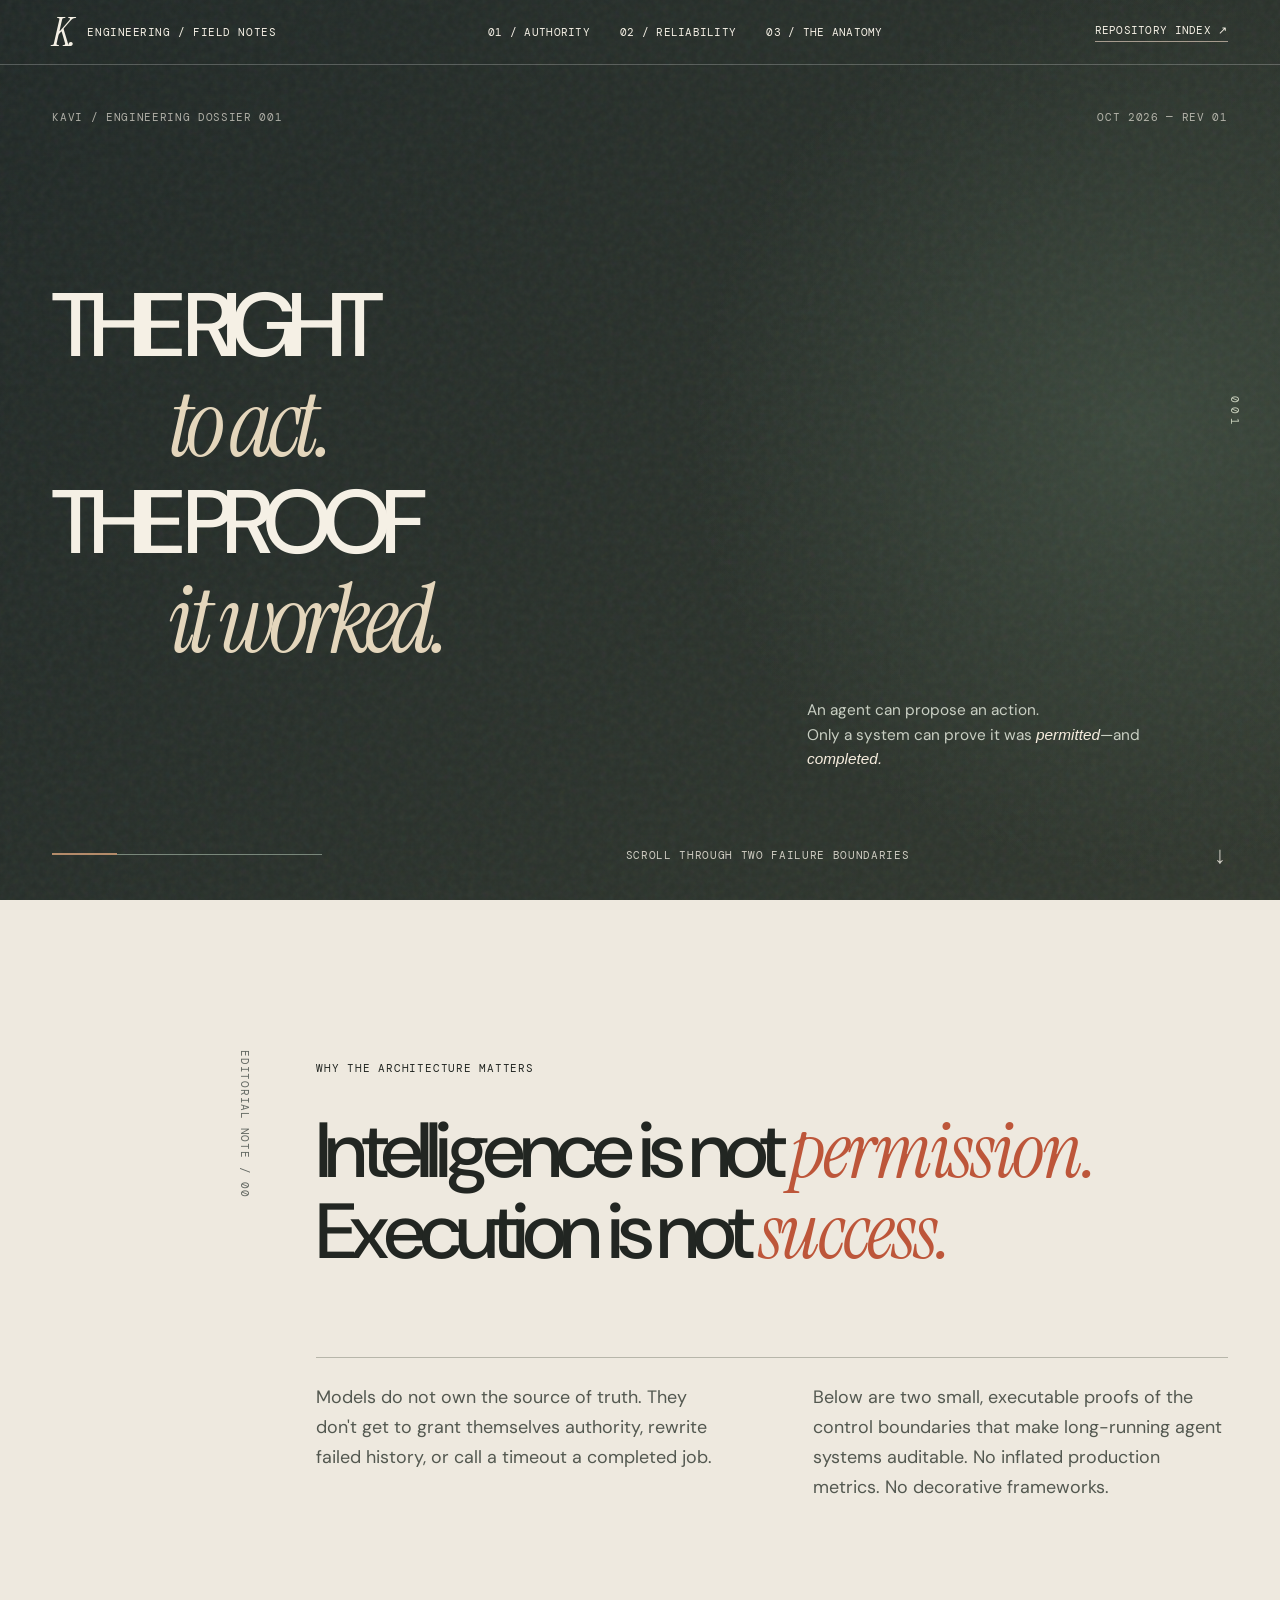
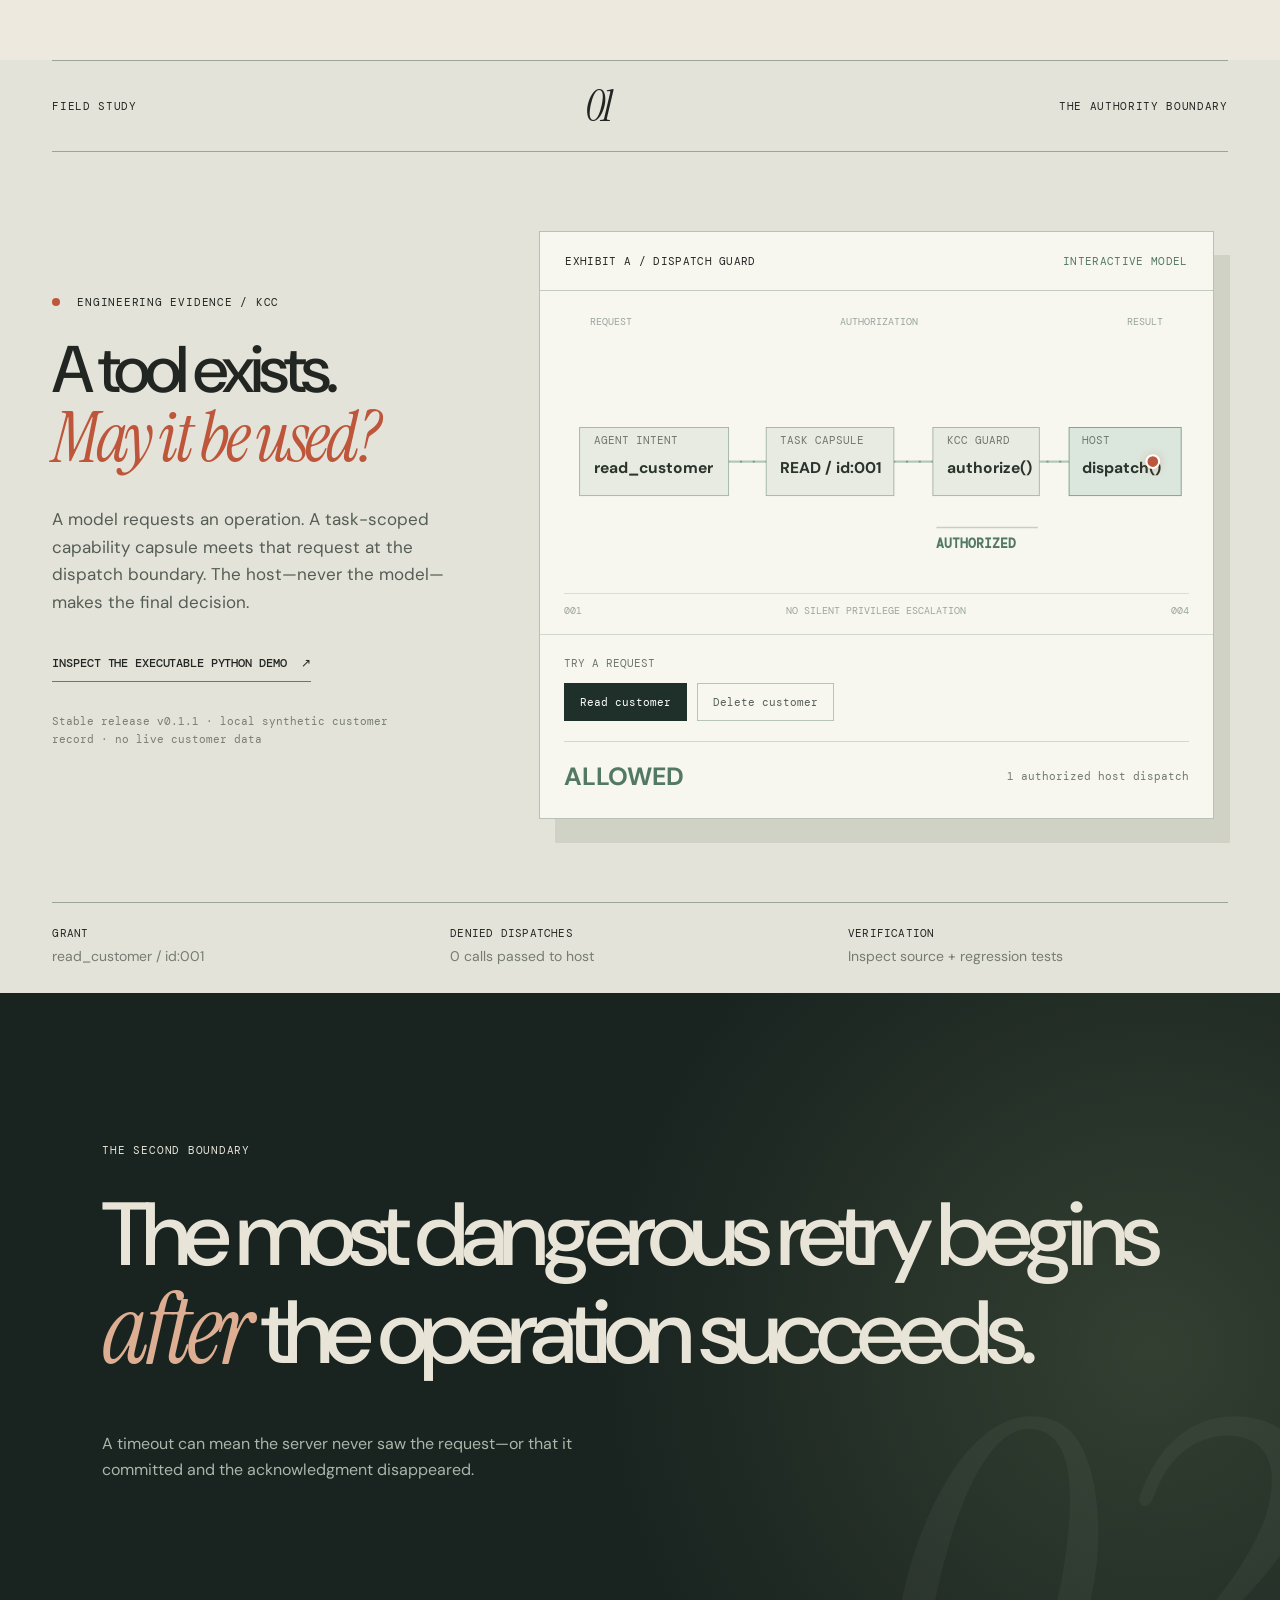
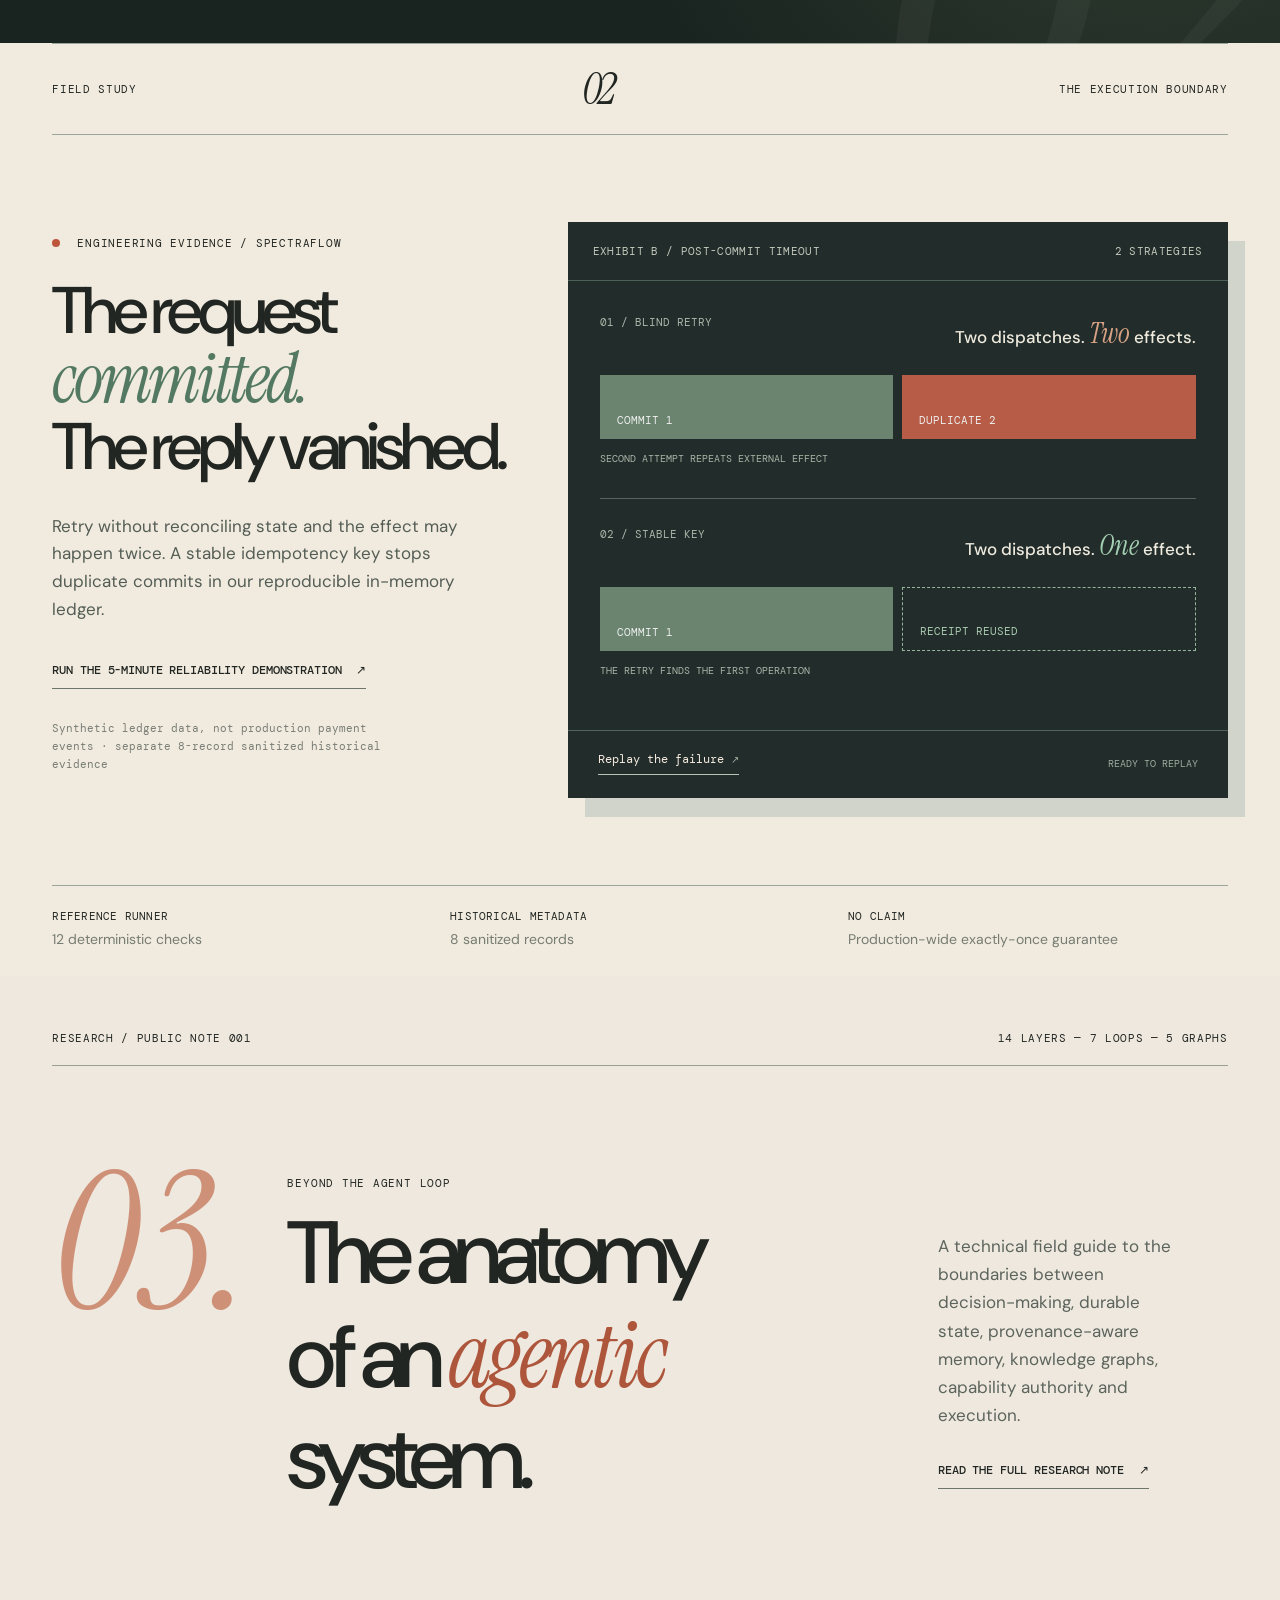
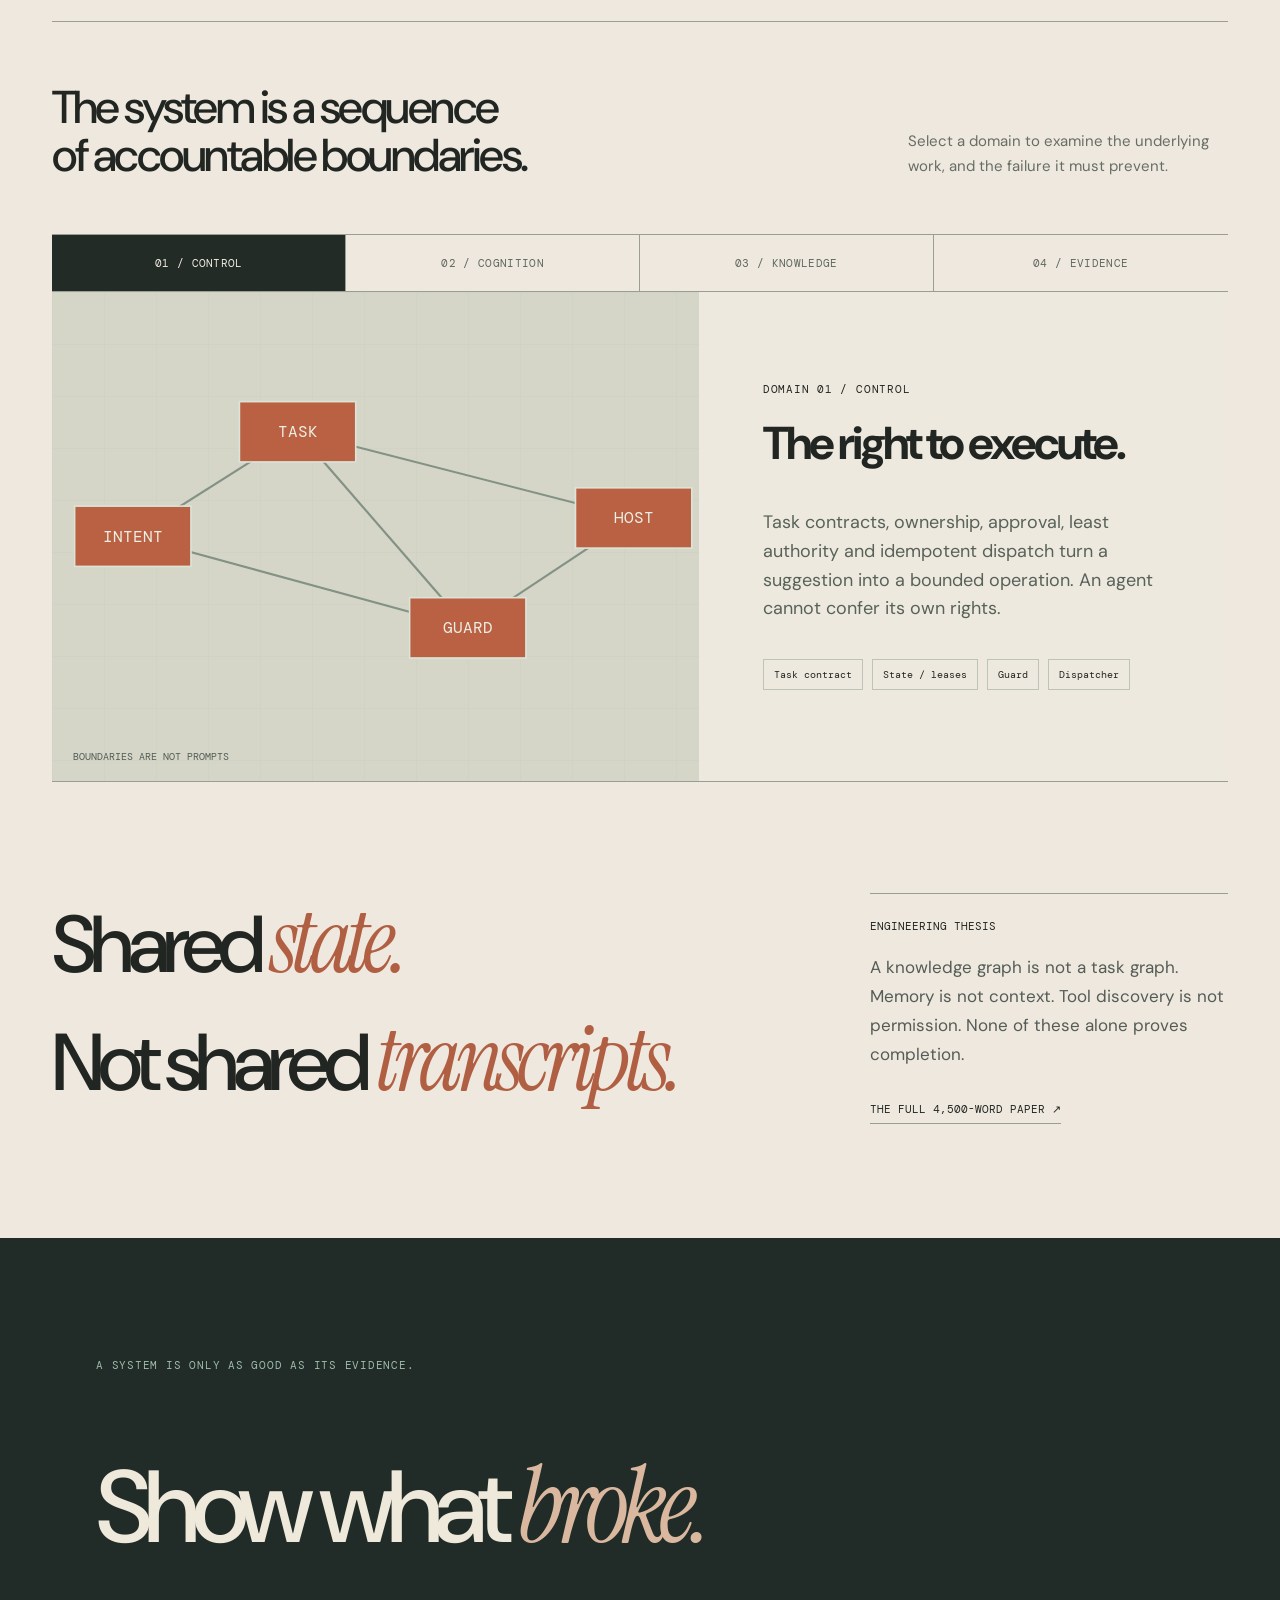
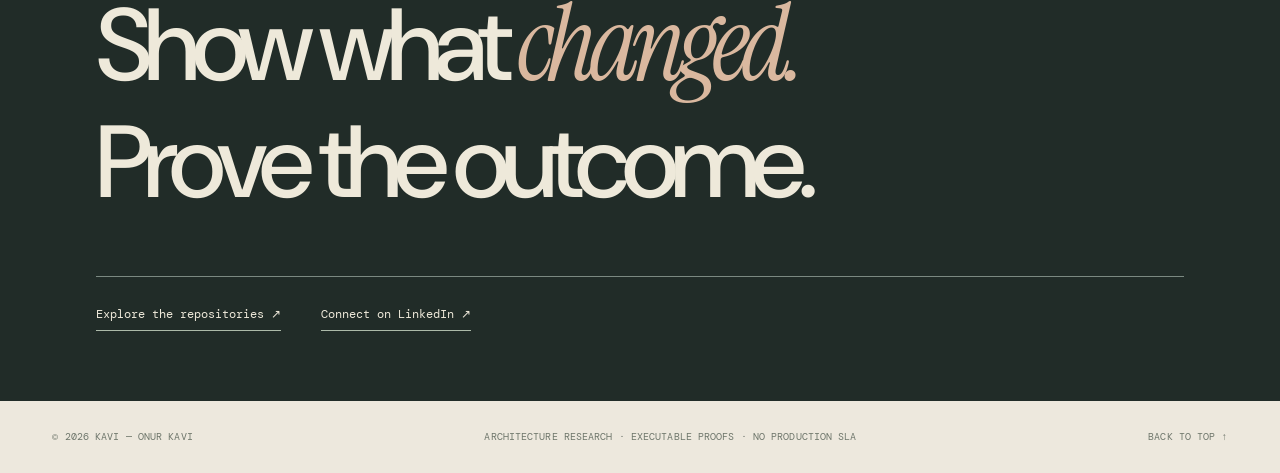
==== commit c721a793: "design-qa: remove arbitrary orbital decoration from hero" ====
--- a/portfolio/v2/index.html
+++ b/portfolio/v2/index.html
@@ -25,7 +25,7 @@
  <div class="grain" aria-hidden="true"></div>
  <div class="intro-topline"><span>KAVI / ENGINEERING DOSSIER 001</span><span>OCT 2026 — REV 01</span></div>
  <div class="intro-stage">
-   <div class="tiny-orbit" aria-hidden="true"><span>01</span></div>
+   <!-- no abstract neural/orbital decoration: typography carries the chapter -->
    <h1 id="intro-title"><span class="line"><span>The right</span></span><span class="line offset"><em>to act.</em></span><span class="line"><span>The proof</span></span><span class="line offset"><em>it worked.</em></span></h1>
    <p class="intro-deck">An agent can propose an action.<br>Only a system can prove it was <i>permitted</i>—and <i>completed.</i></p>
  </div>
